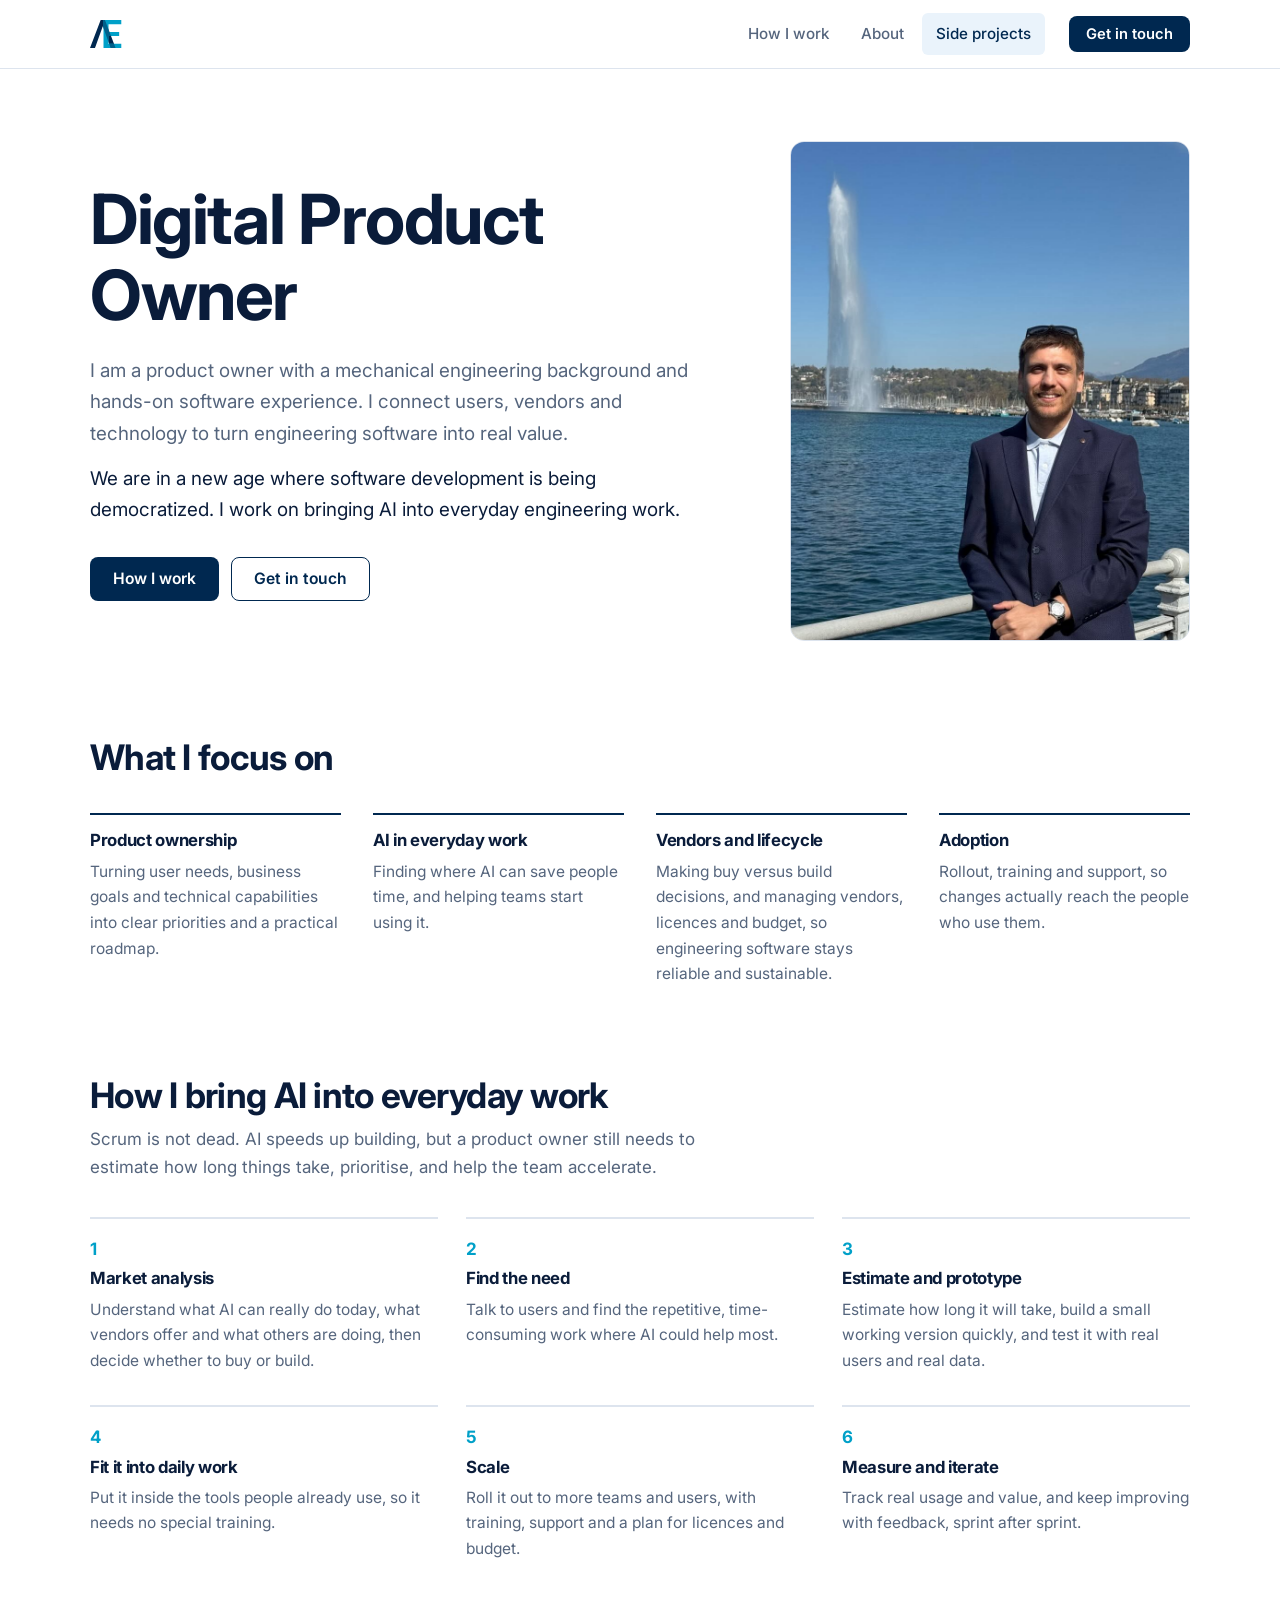
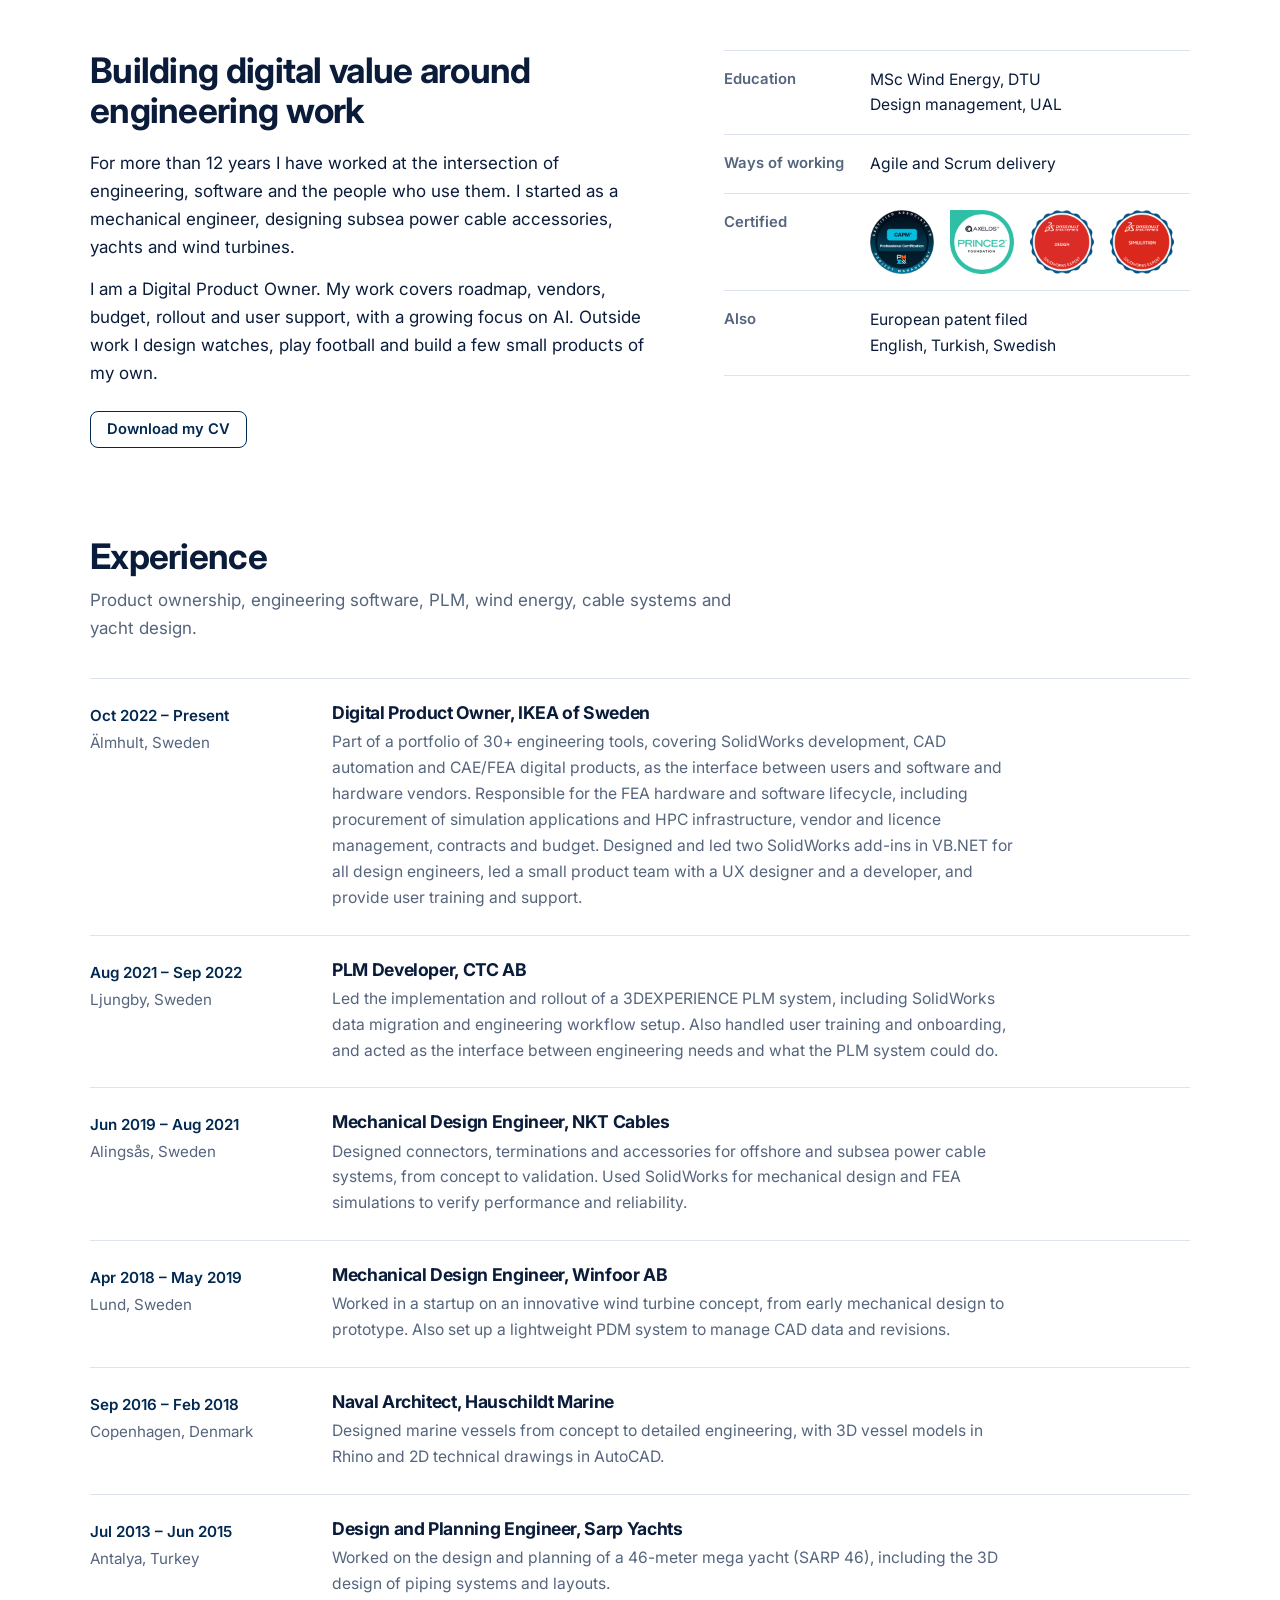
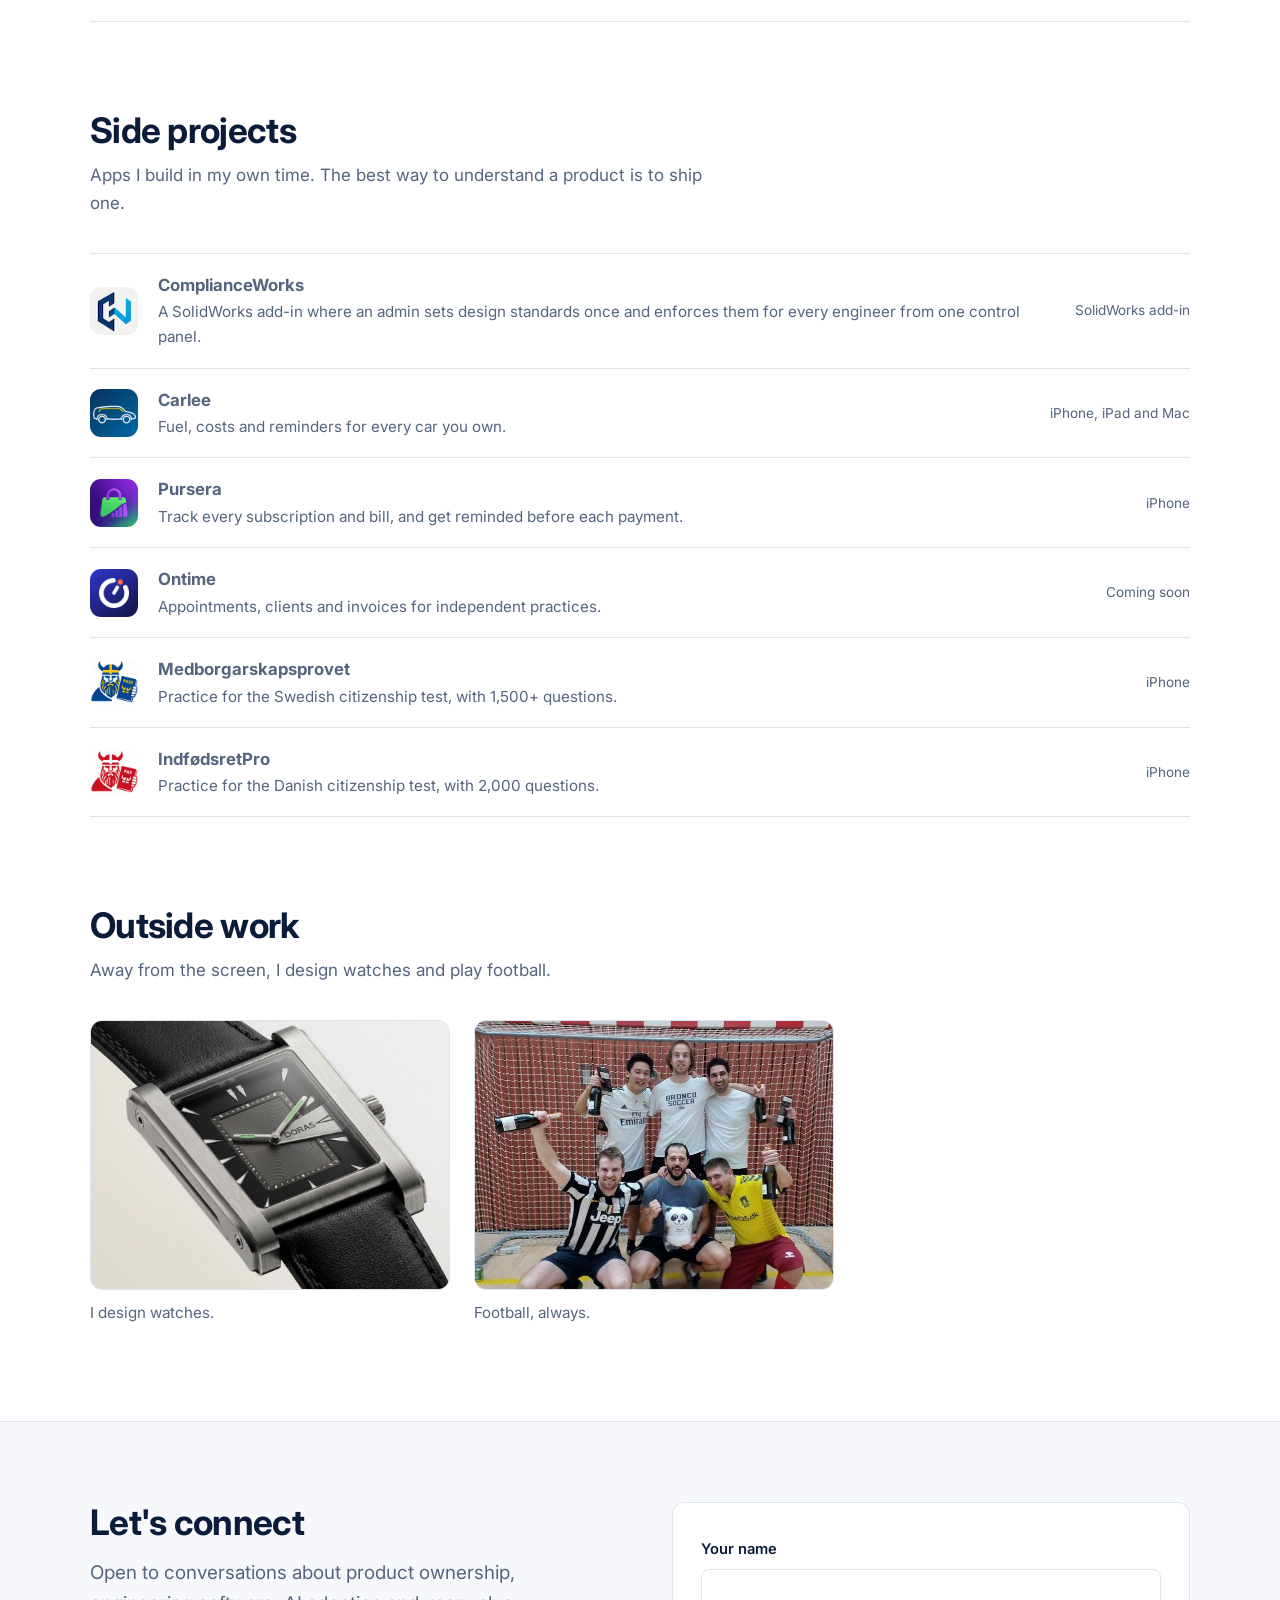
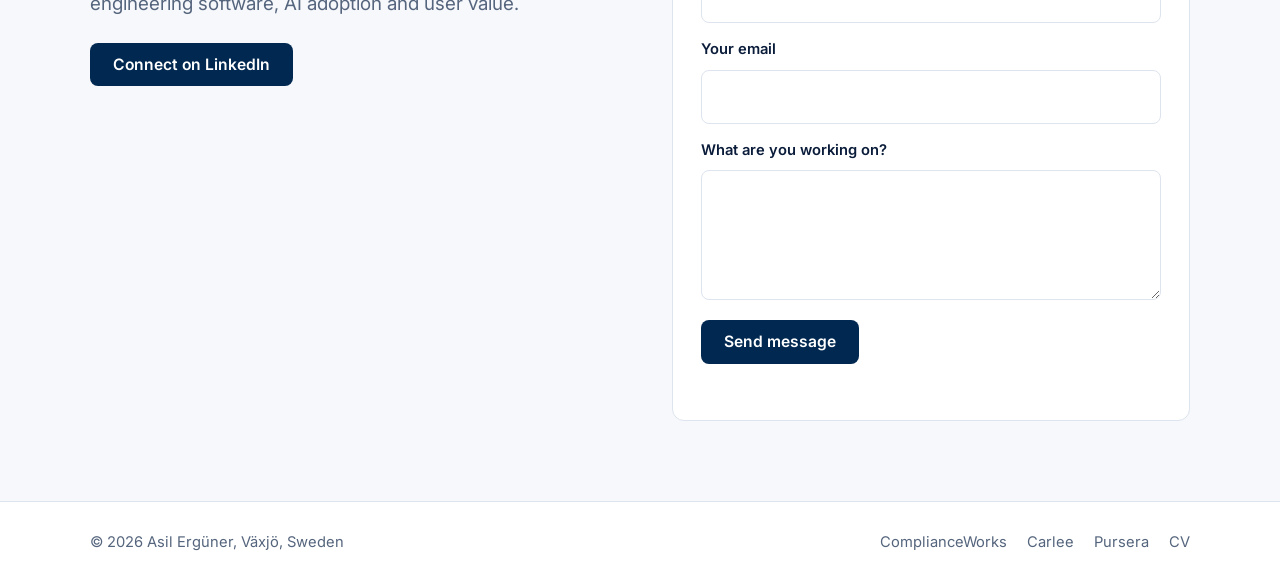
==== index.html @ cc4846db "Certifications: small, even badge row Co-Authored-By: Claude Sonnet 5.5 <noreply@anthropic.com> Clau" ====
<!DOCTYPE html>
<html lang="en">
<head>
<meta charset="UTF-8">
<meta name="viewport" content="width=device-width, initial-scale=1.0">
<title>Asil Ergüner | Digital Product Owner</title>
<meta name="description" content="Asil Ergüner is a Digital Product Owner with a mechanical engineering background and hands-on software experience. He works on bringing AI into everyday engineering work.">
<link rel="canonical" href="https://asilerguner.com/">
<meta property="og:type" content="website">
<meta property="og:title" content="Asil Ergüner | Digital Product Owner">
<meta property="og:description" content="Digital Product Owner working on bringing AI into everyday engineering work.">
<meta property="og:url" content="https://asilerguner.com/">
<meta property="og:image" content="https://asilerguner.com/assets/profile-photo.jpg">
<meta name="theme-color" content="#002850">
<link rel="icon" href="assets/brand/favicon.ico" sizes="32x32">
<link rel="icon" type="image/svg+xml" href="assets/brand/favicon.svg">
<link rel="apple-touch-icon" href="assets/brand/favicon-180.png">
<link rel="preconnect" href="https://fonts.googleapis.com">
<link rel="preconnect" href="https://fonts.gstatic.com" crossorigin>
<link href="https://fonts.googleapis.com/css2?family=Inter:wght@400;500;600;700&display=swap" rel="stylesheet">
<link rel="stylesheet" href="home.css">
<script type="application/ld+json">
{"@context":"https://schema.org","@type":"Person","name":"Asil Ergüner","url":"https://asilerguner.com/","image":"https://asilerguner.com/assets/profile-photo.jpg","jobTitle":"Digital Product Owner","address":{"@type":"PostalAddress","addressLocality":"Växjö","addressCountry":"SE"},"sameAs":["https://www.linkedin.com/in/asil-erg%C3%BCner-a0231374/"],"knowsAbout":["Digital product ownership","AI implementation","Agile and Scrum","Vendor management","Engineering software","iOS app development"]}
</script>
</head>
<body>
<header class="top" id="top-bar">
  <div class="wrap bar">
    <a href="#top" class="logo" aria-label="Asil Ergüner, back to top"><img src="assets/brand/ae-mark.svg" alt="AE"></a>
    <nav class="links" aria-label="Main">
      <a href="#approach">How I work</a>
      <a href="#about">About</a>
      <a href="#apps">Side projects</a>
    </nav>
    <a class="btn btn-primary btn-sm cta-top" href="#contact">Get in touch</a>
    <button class="menu-btn" id="menuBtn" aria-label="Menu" aria-expanded="false" aria-controls="menu"><span></span><span></span><span></span></button>
  </div>
  <nav class="menu" id="menu" aria-label="Mobile">
    <a href="#approach">How I work</a>
    <a href="#about">About</a>
    <a href="#apps">Side projects</a>
    <a href="#contact">Get in touch</a>
  </nav>
</header>

<main id="top">

<section class="hero">
  <div class="wrap hero-grid">
    <div class="intro">
      <h1>Digital Product Owner</h1>
      <p class="lead">I am a product owner with a mechanical engineering background and hands-on software experience. I connect users, vendors and technology to turn engineering software into real value.</p>
      <p class="lead lead2">We are in a new age where software development is being democratized. I work on bringing AI into everyday engineering work.</p>
      <div class="cta">
        <a class="btn btn-primary" href="#approach">How I work</a>
        <a class="btn btn-line" href="#contact">Get in touch</a>
      </div>
    </div>
    <img class="portrait" src="assets/profile-photo.jpg" alt="Portrait of Asil Ergüner" width="1080" height="1080">
  </div>
</section>

<section class="section" id="own">
  <div class="wrap">
    <div class="head" data-reveal>
      <h2>What I focus on</h2>
    </div>
    <div class="own-grid" data-reveal>
      <div><h3>Product ownership</h3><p>Turning user needs, business goals and technical capabilities into clear priorities and a practical roadmap.</p></div>
      <div><h3>AI in everyday work</h3><p>Finding where AI can save people time, and helping teams start using it.</p></div>
      <div><h3>Vendors and lifecycle</h3><p>Making buy versus build decisions, and managing vendors, licences and budget, so engineering software stays reliable and sustainable.</p></div>
      <div><h3>Adoption</h3><p>Rollout, training and support, so changes actually reach the people who use them.</p></div>
    </div>
  </div>
</section>

<section class="section" id="approach">
  <div class="wrap">
    <div class="head" data-reveal>
      <h2>How I bring AI into everyday work</h2>
      <p>Scrum is not dead. AI speeds up building, but a product owner still needs to estimate how long things take, prioritise, and help the team accelerate.</p>
    </div>
    <ol class="steps" data-reveal>
      <li><h3>Market analysis</h3><p>Understand what AI can really do today, what vendors offer and what others are doing, then decide whether to buy or build.</p></li>
      <li><h3>Find the need</h3><p>Talk to users and find the repetitive, time-consuming work where AI could help most.</p></li>
      <li><h3>Estimate and prototype</h3><p>Estimate how long it will take, build a small working version quickly, and test it with real users and real data.</p></li>
      <li><h3>Fit it into daily work</h3><p>Put it inside the tools people already use, so it needs no special training.</p></li>
      <li><h3>Scale</h3><p>Roll it out to more teams and users, with training, support and a plan for licences and budget.</p></li>
      <li><h3>Measure and iterate</h3><p>Track real usage and value, and keep improving with feedback, sprint after sprint.</p></li>
    </ol>
  </div>
</section>

<section class="section" id="about">
  <div class="wrap about">
    <div class="txt" data-reveal>
      <h2>Building digital value around engineering work</h2>
      <p>For more than 12 years I have worked at the intersection of engineering, software and the people who use them. I started as a mechanical engineer, designing subsea power cable accessories, yachts and wind turbines.</p>
      <p>I am a Digital Product Owner. My work covers roadmap, vendors, budget, rollout and user support, with a growing focus on AI. Outside work I design watches, play football and build a few small products of my own.</p>
      <p style="margin-top:24px"><a class="btn btn-line btn-sm" href="assets/asil-erguner-cv.pdf" target="_blank" rel="noopener">Download my CV</a></p>
    </div>
    <dl class="facts" data-reveal>
      <div><dt>Education</dt><dd>MSc Wind Energy, DTU<br>Design management, UAL</dd></div>
      <div><dt>Ways of working</dt><dd>Agile and Scrum delivery</dd></div>
      <div><dt>Certified</dt><dd class="badges">
        <img src="assets/logos/sm/capm.png" alt="CAPM, Certified Associate in Project Management" width="64" height="64">
        <img src="assets/logos/sm/prince2.png" alt="PRINCE2 Foundation" width="64" height="64">
        <img src="assets/logos/sm/cswe-design.png" alt="Certified SolidWorks Expert, Design" width="64" height="64">
        <img src="assets/logos/sm/cswe-sim.png" alt="Certified SolidWorks Expert, Simulation" width="64" height="64">
      </dd></div>
      <div><dt>Also</dt><dd>European patent filed<br>English, Turkish, Swedish</dd></div>
    </dl>
  </div>
</section>

<section class="section" id="experience">
  <div class="wrap">
    <div class="head" data-reveal>
      <h2>Experience</h2>
      <p>Product ownership, engineering software, PLM, wind energy, cable systems and yacht design.</p>
    </div>
    <ul class="xp" data-reveal>
      <li><div class="when">Oct 2022 – Present<span>Älmhult, Sweden</span></div><div><h3>Digital Product Owner, IKEA of Sweden</h3><p>Part of a portfolio of 30+ engineering tools, covering SolidWorks development, CAD automation and CAE/FEA digital products, as the interface between users and software and hardware vendors. Responsible for the FEA hardware and software lifecycle, including procurement of simulation applications and HPC infrastructure, vendor and licence management, contracts and budget. Designed and led two SolidWorks add-ins in VB.NET for all design engineers, led a small product team with a UX designer and a developer, and provide user training and support.</p></div></li>
      <li><div class="when">Aug 2021 – Sep 2022<span>Ljungby, Sweden</span></div><div><h3>PLM Developer, CTC AB</h3><p>Led the implementation and rollout of a 3DEXPERIENCE PLM system, including SolidWorks data migration and engineering workflow setup. Also handled user training and onboarding, and acted as the interface between engineering needs and what the PLM system could do.</p></div></li>
      <li><div class="when">Jun 2019 – Aug 2021<span>Alingsås, Sweden</span></div><div><h3>Mechanical Design Engineer, NKT Cables</h3><p>Designed connectors, terminations and accessories for offshore and subsea power cable systems, from concept to validation. Used SolidWorks for mechanical design and FEA simulations to verify performance and reliability.</p></div></li>
      <li><div class="when">Apr 2018 – May 2019<span>Lund, Sweden</span></div><div><h3>Mechanical Design Engineer, Winfoor AB</h3><p>Worked in a startup on an innovative wind turbine concept, from early mechanical design to prototype. Also set up a lightweight PDM system to manage CAD data and revisions.</p></div></li>
      <li><div class="when">Sep 2016 – Feb 2018<span>Copenhagen, Denmark</span></div><div><h3>Naval Architect, Hauschildt Marine</h3><p>Designed marine vessels from concept to detailed engineering, with 3D vessel models in Rhino and 2D technical drawings in AutoCAD.</p></div></li>
      <li><div class="when">Jul 2013 – Jun 2015<span>Antalya, Turkey</span></div><div><h3>Design and Planning Engineer, Sarp Yachts</h3><p>Worked on the design and planning of a 46-meter mega yacht (SARP 46), including the 3D design of piping systems and layouts.</p></div></li>
    </ul>
  </div>
</section>

<section class="section" id="apps">
  <div class="wrap">
    <div class="head" data-reveal>
      <h2>Side projects</h2>
      <p>Apps I build in my own time. The best way to understand a product is to ship one.</p>
    </div>
    <ul class="apps" data-reveal>
      <li><a href="complianceworks.html"><img src="assets/apps/complianceworks-icon.png" alt="" width="48" height="48"><span><b>ComplianceWorks</b>A SolidWorks add-in where an admin sets design standards once and enforces them for every engineer from one control panel.</span><em>SolidWorks add-in</em></a></li>
      <li><a href="carlee/"><img src="assets/apps/carlee-icon.png" alt="" width="48" height="48"><span><b>Carlee</b>Fuel, costs and reminders for every car you own.</span><em>iPhone, iPad and Mac</em></a></li>
      <li><a href="pursera/"><img src="assets/apps/pursera.jpg" alt="" width="48" height="48"><span><b>Pursera</b>Track every subscription and bill, and get reminded before each payment.</span><em>iPhone</em></a></li>
      <li><a href="ontime/"><img src="assets/apps/ontime-icon.png" alt="" width="48" height="48"><span><b>Ontime</b>Appointments, clients and invoices for independent practices.</span><em>Coming soon</em></a></li>
      <li><a href="https://medborgarskapsprovet.app/" target="_blank" rel="noopener"><img src="assets/apps/medborgarskapsprovet.jpg" alt="" width="48" height="48"><span><b>Medborgarskapsprovet</b>Practice for the Swedish citizenship test, with 1,500+ questions.</span><em>iPhone</em></a></li>
      <li><a href="https://apps.apple.com/us/app/indf%C3%B8dsretpro/id6761862754" target="_blank" rel="noopener"><img src="assets/apps/indfodsretpro.jpg" alt="" width="48" height="48"><span><b>IndfødsretPro</b>Practice for the Danish citizenship test, with 2,000 questions.</span><em>iPhone</em></a></li>
    </ul>
  </div>
</section>

<section class="section" id="hobbies">
  <div class="wrap">
    <div class="head" data-reveal>
      <h2>Outside work</h2>
      <p>Away from the screen, I design watches and play football.</p>
    </div>
    <div class="hobbies" data-reveal>
      <figure><img src="assets/hobbies/watch_design.jpeg" alt="A watch design sketch" loading="lazy"><figcaption>I design watches.</figcaption></figure>
      <figure><img src="assets/hobbies/football.jpg" alt="Football" loading="lazy"><figcaption>Football, always.</figcaption></figure>
    </div>
  </div>
</section>

</main>

<section class="contact" id="contact">
  <div class="wrap contact-grid">
    <div>
      <h2>Let's connect</h2>
      <p class="lead">Open to conversations about product ownership, engineering software, AI adoption and user value.</p>
      <p style="margin-top:24px"><a class="btn btn-primary" href="https://www.linkedin.com/in/asil-erg%C3%BCner-a0231374/" target="_blank" rel="noopener">Connect on LinkedIn</a></p>
    </div>
    <form class="form" id="contactForm" action="https://formspree.io/f/xeaqlddb" method="POST">
      <input type="hidden" name="_subject" value="New message from portfolio site">
      <label for="cf-name">Your name</label>
      <input type="text" id="cf-name" name="name" autocomplete="name" required>
      <label for="cf-email">Your email</label>
      <input type="email" id="cf-email" name="email" autocomplete="email" required>
      <label for="cf-message">What are you working on?</label>
      <textarea id="cf-message" name="message" required></textarea>
      <button class="btn btn-primary" type="submit">Send message</button>
      <p class="note-form" id="formNote" role="status"></p>
    </form>
  </div>
</section>

<footer>
  <div class="wrap">
    <p>&copy; <span id="year"></span> Asil Ergüner, Växjö, Sweden</p>
    <nav aria-label="Footer"><a href="complianceworks.html">ComplianceWorks</a><a href="carlee/">Carlee</a><a href="pursera/">Pursera</a><a href="assets/asil-erguner-cv.pdf" target="_blank" rel="noopener">CV</a></nav>
  </div>
</footer>

<script src="home.js"></script>
</body>
</html>
---- home.css ----
/* Asil Ergüner home page. Calm, professional. Subpages keep style.css. */
:root{--ink:#0a1c3a;--navy:#002850;--cyan:#00a0c8;--sky:#eaf3fb;--paper:#f6f8fb;--muted:#55657d;--line:#dde4ee;--font:"Inter","Segoe UI",system-ui,-apple-system,sans-serif}
*{box-sizing:border-box}
html{scroll-behavior:smooth;scroll-padding-top:84px}
body{margin:0;font:400 1.0625rem/1.65 var(--font);color:var(--ink);background:#fff;-webkit-font-smoothing:antialiased;overflow-x:hidden}
h1,h2,h3,h4{margin:0;font-weight:700;letter-spacing:-.02em;line-height:1.15}
p{margin:0}
a{color:inherit}
img{max-width:100%}
.wrap{width:min(1100px,100% - 48px);margin:0 auto}
:focus-visible{outline:3px solid var(--cyan);outline-offset:3px;border-radius:6px}

@view-transition{navigation:auto}
::view-transition-old(root){animation:vtOut .2s ease both}
::view-transition-new(root){animation:vtIn .3s ease both}
@keyframes vtOut{to{opacity:0}}
@keyframes vtIn{from{opacity:0}}

/* buttons */
.btn{display:inline-flex;align-items:center;justify-content:center;padding:13px 22px;border-radius:8px;font:600 .98rem/1 var(--font);border:1.5px solid transparent;cursor:pointer;text-decoration:none;transition:background .2s,color .2s,border-color .2s}
.btn-primary{background:var(--navy);color:#fff}
.btn-primary:hover{background:var(--ink)}
.btn-line{background:#fff;color:var(--navy);border-color:var(--navy)}
.btn-line:hover{background:var(--navy);color:#fff}
.btn-sm{padding:10px 16px;font-size:.92rem}
.btn[disabled]{opacity:.6;cursor:default}

/* header */
.top{position:sticky;top:0;z-index:50;background:rgba(255,255,255,.94);backdrop-filter:blur(8px);border-bottom:1px solid var(--line)}
.bar{display:flex;align-items:center;gap:24px;height:68px}
.logo{display:flex}.logo img{height:28px;width:auto;display:block}
.links{display:flex;gap:4px;margin-left:auto}
.links a{padding:8px 14px;border-radius:6px;text-decoration:none;font-weight:500;font-size:.95rem;color:var(--muted)}
.links a:hover{color:var(--ink);background:var(--paper)}
.links a[aria-current="true"]{color:var(--navy);background:var(--sky)}
.menu-btn{display:none;width:44px;height:44px;border:0;background:transparent;cursor:pointer;margin-left:auto}
.menu-btn span{display:block;width:20px;height:2px;background:var(--ink);margin:5px auto;border-radius:2px;transition:transform .25s,opacity .25s}
.menu-btn[aria-expanded="true"] span:nth-child(1){transform:translateY(7px) rotate(45deg)}
.menu-btn[aria-expanded="true"] span:nth-child(2){opacity:0}
.menu-btn[aria-expanded="true"] span:nth-child(3){transform:translateY(-7px) rotate(-45deg)}
.menu{display:none;border-top:1px solid var(--line);background:#fff;padding:8px 24px 16px}
.menu.open{display:flex;flex-direction:column}
.menu a{padding:12px 0;text-decoration:none;font-weight:500;border-bottom:1px solid var(--line)}
.menu a:last-child{border-bottom:0}

/* hero */
.hero{padding:72px 0 0}
.hero-grid{display:grid;grid-template-columns:1.2fr .8fr;gap:64px;align-items:center}
.hero h1{font-size:clamp(2.6rem,5.4vw,4.4rem);line-height:1.1;margin-bottom:22px;max-width:17em}
.lead{font-size:1.18rem;color:var(--muted);max-width:34em}
.cta{display:flex;flex-wrap:wrap;gap:12px;margin-top:32px}
.portrait{display:block;width:100%;height:auto;max-width:400px;margin-left:auto;aspect-ratio:4/5;object-fit:cover;object-position:68% 50%;border-radius:14px;border:1px solid var(--line)}
.facts-strip{display:grid;grid-template-columns:repeat(3,1fr);gap:24px;margin-top:64px;padding:28px 0;border-top:1px solid var(--line);border-bottom:1px solid var(--line)}
.facts-strip b{display:block;font-size:1.9rem;font-weight:700;letter-spacing:-.02em;color:var(--navy);line-height:1.1}
.facts-strip span{color:var(--muted);font-size:.95rem}

/* sections */
.section{padding:88px 0 0}
.head{margin-bottom:36px}
.head h2{font-size:clamp(1.6rem,2.8vw,2.2rem);margin-bottom:10px}
.head p{color:var(--muted);max-width:38em}

.own-grid{display:grid;grid-template-columns:repeat(4,1fr);gap:32px}
.own-grid>div{border-top:2px solid var(--navy);padding-top:16px}
.own-grid h3{font-size:1.05rem;margin-bottom:8px}
.own-grid p{color:var(--muted);font-size:.97rem}

.cases{border-top:1px solid var(--line)}
.case{display:grid;grid-template-columns:.9fr 1.3fr 1fr;gap:40px;padding:32px 0;border-bottom:1px solid var(--line)}
.case h3{font-size:1.3rem;margin-bottom:10px}
.tag{display:inline-block;background:var(--sky);color:var(--navy);font-size:.82rem;font-weight:600;padding:4px 10px;border-radius:6px}
.case h4{font-size:.9rem;color:var(--muted);font-weight:600;margin-bottom:6px;letter-spacing:0}
.case p{font-size:1rem}
.case a{color:var(--navy);font-weight:600}

.steps{list-style:none;margin:0;padding:0;display:grid;grid-template-columns:repeat(3,1fr);gap:32px 28px;counter-reset:s}
.steps li{counter-increment:s;border-top:2px solid var(--line);padding-top:16px}
.steps li::before{content:counter(s);display:block;font-weight:700;color:var(--cyan);margin-bottom:6px}
.steps h3{font-size:1.05rem;margin-bottom:8px}
.steps p{color:var(--muted);font-size:.97rem}

.about{display:grid;grid-template-columns:1.1fr .9fr;gap:64px;align-items:start}
.about h2{font-size:clamp(1.6rem,2.8vw,2.2rem);margin-bottom:18px}
.about .txt p+p{margin-top:14px}
.facts{margin:0;border-top:1px solid var(--line)}
.facts>div{display:grid;grid-template-columns:130px 1fr;gap:16px;padding:16px 0;border-bottom:1px solid var(--line)}
.facts dt{font-weight:600;color:var(--muted);font-size:.93rem}
.facts dd{margin:0;font-size:.98rem}
.badges{display:flex;flex-wrap:nowrap;gap:16px;align-items:center}
.badges img{width:64px;height:64px;object-fit:contain;flex:none}

.apps{list-style:none;margin:0;padding:0;border-top:1px solid var(--line)}
.apps a{display:grid;grid-template-columns:48px 1fr auto;gap:20px;align-items:center;padding:18px 0;border-bottom:1px solid var(--line);text-decoration:none;transition:background .2s}
.apps a:hover{background:var(--paper)}
.apps img{width:48px;height:48px;border-radius:11px;object-fit:cover}
.apps b{display:block;font-size:1.05rem}
.apps span{color:var(--muted);font-size:.95rem}
.apps em{font-style:normal;font-size:.85rem;color:var(--muted);white-space:nowrap}

/* contact */
.contact{margin-top:96px;padding:80px 0;background:var(--paper);border-top:1px solid var(--line)}
.contact-grid{display:grid;grid-template-columns:1fr 1fr;gap:64px;align-items:start}
.contact h2{font-size:clamp(1.6rem,2.8vw,2.2rem);margin-bottom:14px}
.form{background:#fff;border:1px solid var(--line);border-radius:12px;padding:28px;display:grid;gap:8px}
.form label{font-weight:600;font-size:.92rem;margin-top:6px}
.form input,.form textarea{width:100%;font:inherit;padding:12px 14px;border:1px solid var(--line);border-radius:8px;background:#fff;color:var(--ink)}
.form input:focus,.form textarea:focus{outline:2px solid var(--cyan);border-color:var(--cyan)}
.form textarea{min-height:130px;resize:vertical}
.form .btn{margin-top:12px;justify-self:start}
.note-form{font-size:.92rem;color:var(--muted);min-height:1.4em}

footer{padding:28px 0;border-top:1px solid var(--line);font-size:.92rem;color:var(--muted)}
footer .wrap{display:flex;flex-wrap:wrap;gap:12px 24px;justify-content:space-between}
footer nav{display:flex;gap:20px}
footer a{text-decoration:none}footer a:hover{color:var(--ink);text-decoration:underline}

/* subtle reveal */
[data-reveal]{opacity:0;transform:translateY(10px);transition:opacity .5s ease,transform .5s ease}
[data-reveal].in{opacity:1;transform:none}

@media (max-width:900px){
  .hero{padding-top:44px}
  .hero-grid,.about,.contact-grid{grid-template-columns:1fr;gap:40px}
  .portrait{margin:0;max-width:320px}
  .own-grid,.steps{grid-template-columns:1fr 1fr}
  .case{grid-template-columns:1fr;gap:16px}
  .links,.cta-top{display:none}
  .menu-btn{display:block}
}
@media (max-width:560px){
  .wrap{width:calc(100% - 36px)}
  .facts-strip{grid-template-columns:1fr;gap:16px}
  .own-grid,.steps{grid-template-columns:1fr}
  .facts>div{grid-template-columns:1fr;gap:4px}
  .apps a{grid-template-columns:48px 1fr}
  .apps em{grid-column:2}
  .section{padding-top:64px}
}
@media (prefers-reduced-motion:reduce){
  html{scroll-behavior:auto}
  [data-reveal]{opacity:1;transform:none;transition:none}
  @view-transition{navigation:none}
}

.tagline{font-weight:600;font-size:.95rem;color:var(--cyan);margin-bottom:18px}
.hero{padding-bottom:8px}
.lead2{margin-top:14px;color:var(--ink)}

.hobbies{display:grid;grid-template-columns:repeat(2,minmax(0,360px));gap:24px}
.hobbies figure{margin:0}
.hobbies img{display:block;width:100%;height:auto;aspect-ratio:4/3;object-fit:cover;border-radius:12px;border:1px solid var(--line)}
.hobbies figcaption{margin-top:10px;color:var(--muted);font-size:.95rem}
@media (max-width:560px){.hobbies{grid-template-columns:1fr}}

.xp{list-style:none;margin:0;padding:0;border-top:1px solid var(--line)}
.xp li{display:grid;grid-template-columns:210px 1fr;gap:32px;padding:24px 0;border-bottom:1px solid var(--line)}
.xp .when{font-weight:600;font-size:.95rem;color:var(--navy)}
.xp .when span{display:block;font-weight:400;color:var(--muted);margin-top:2px}
.xp h3{font-size:1.1rem;margin-bottom:6px}
.xp p{color:var(--muted);font-size:.98rem;max-width:44em}
@media (max-width:700px){.xp li{grid-template-columns:1fr;gap:8px}}
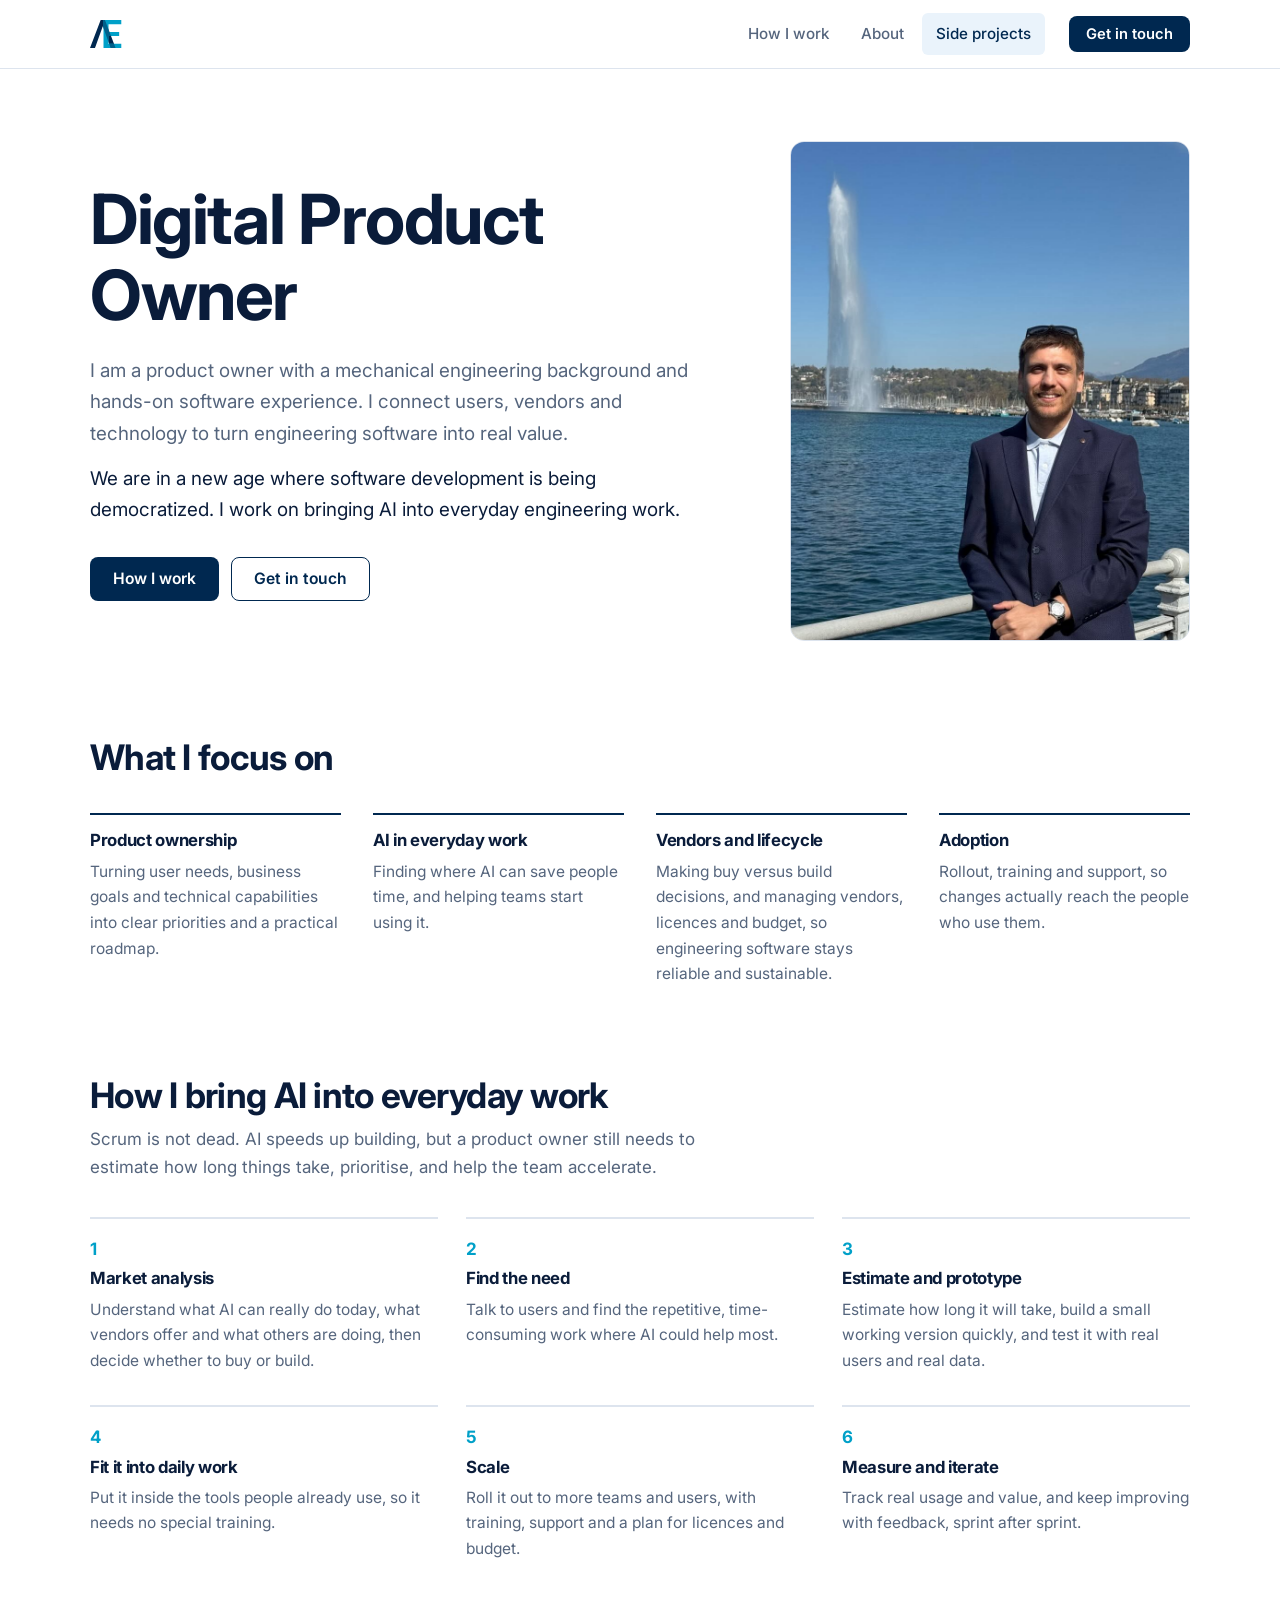
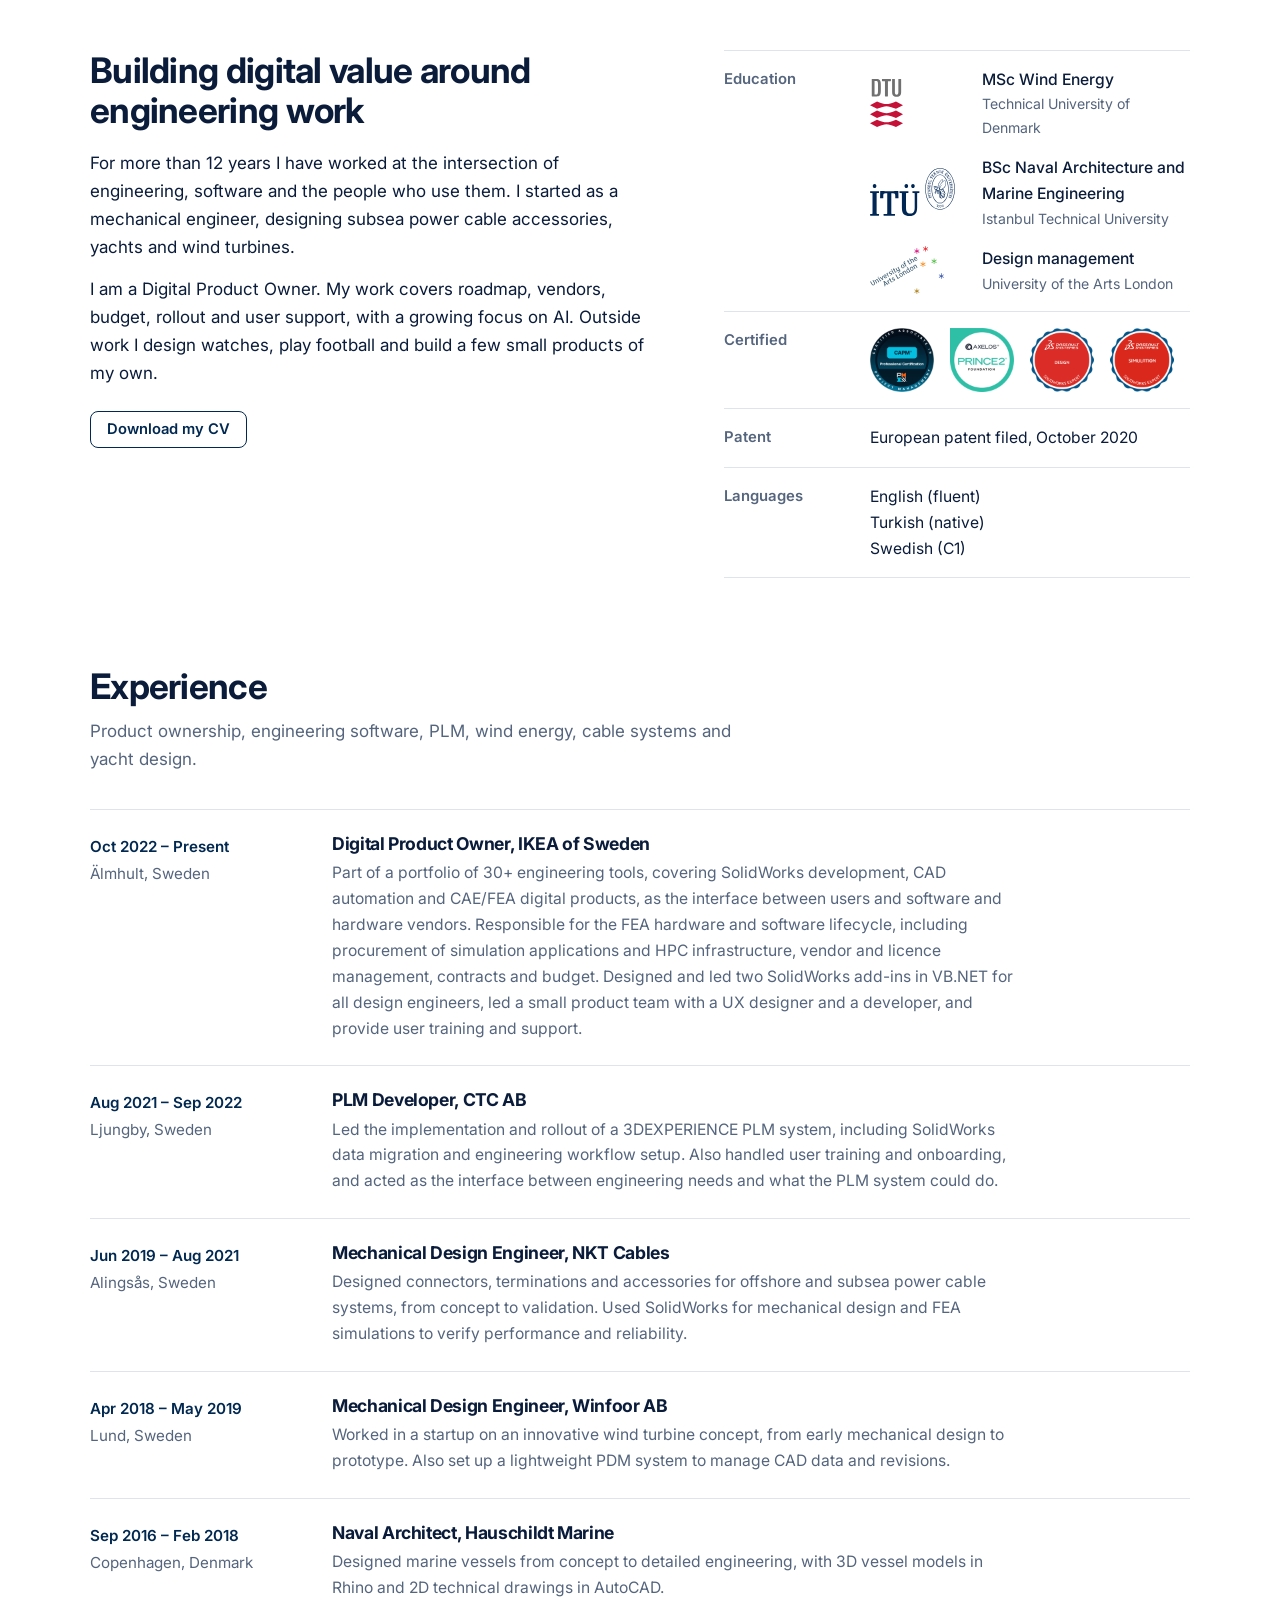
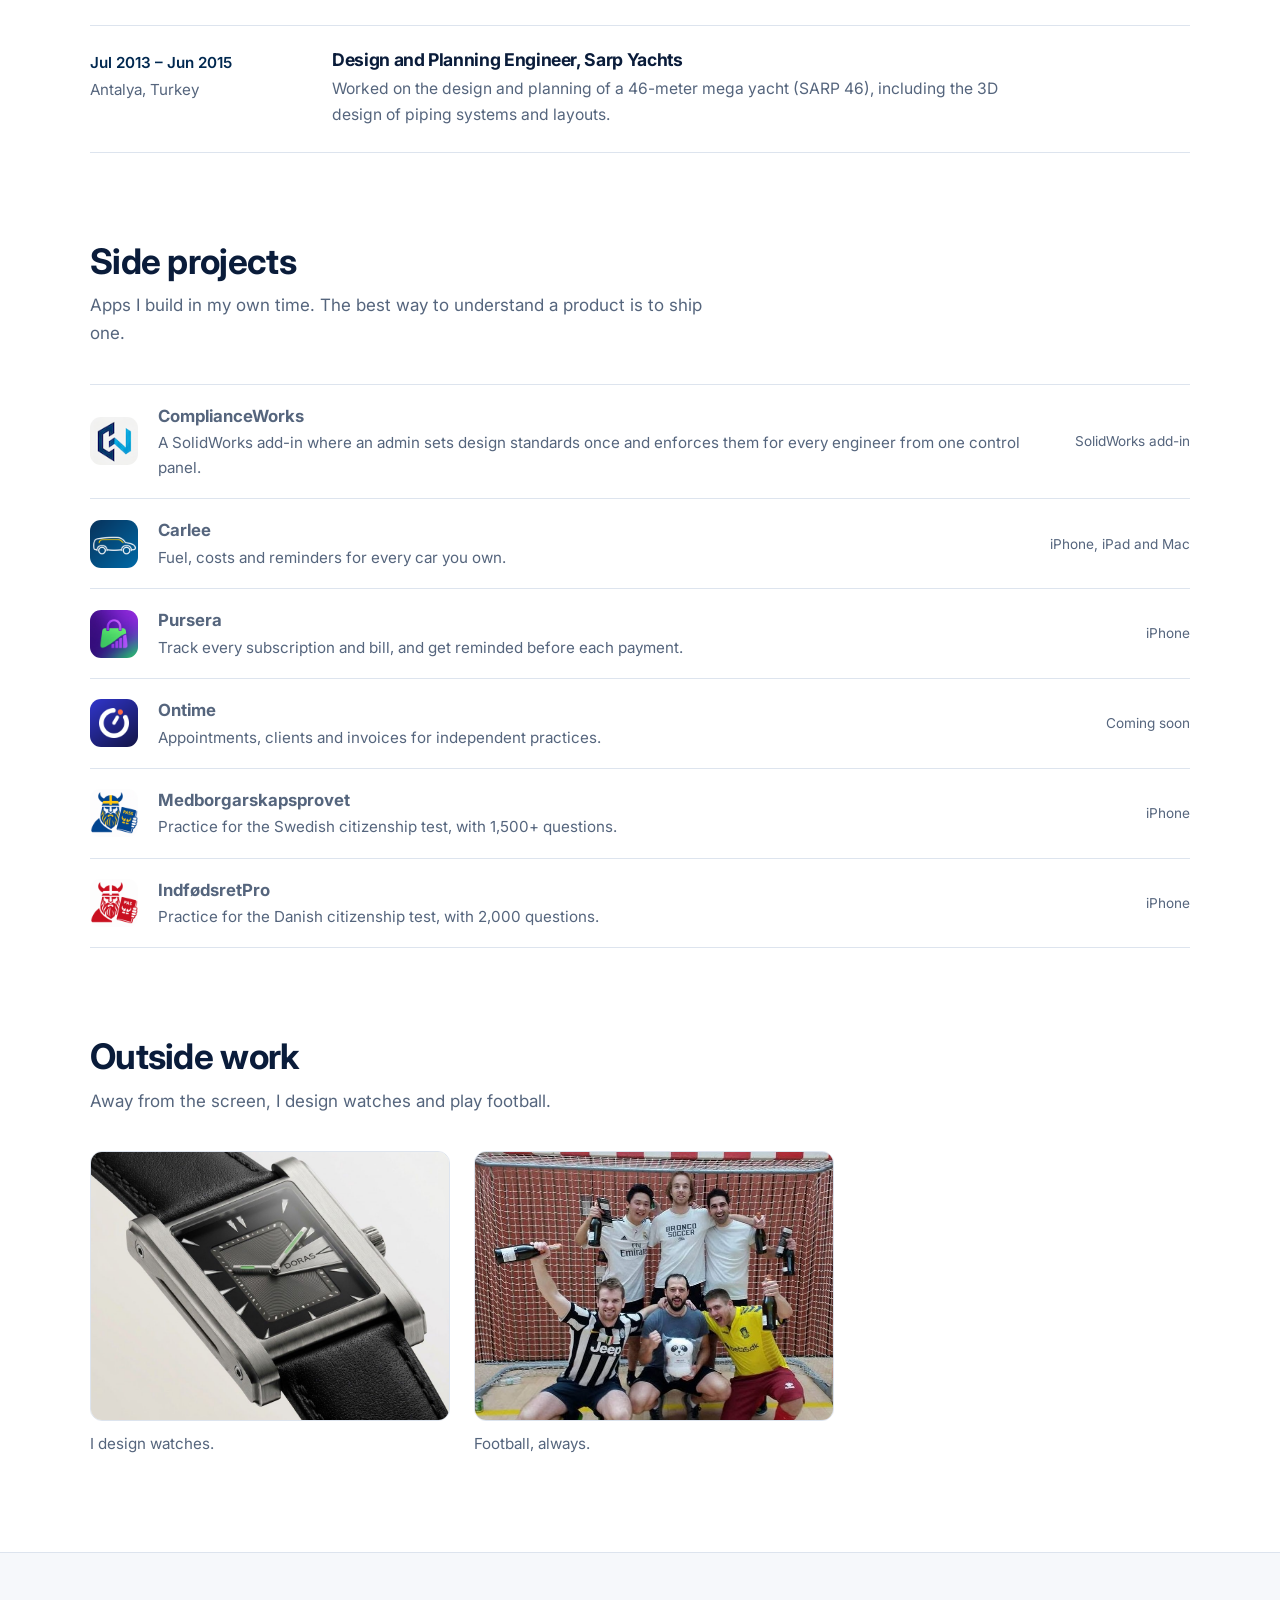
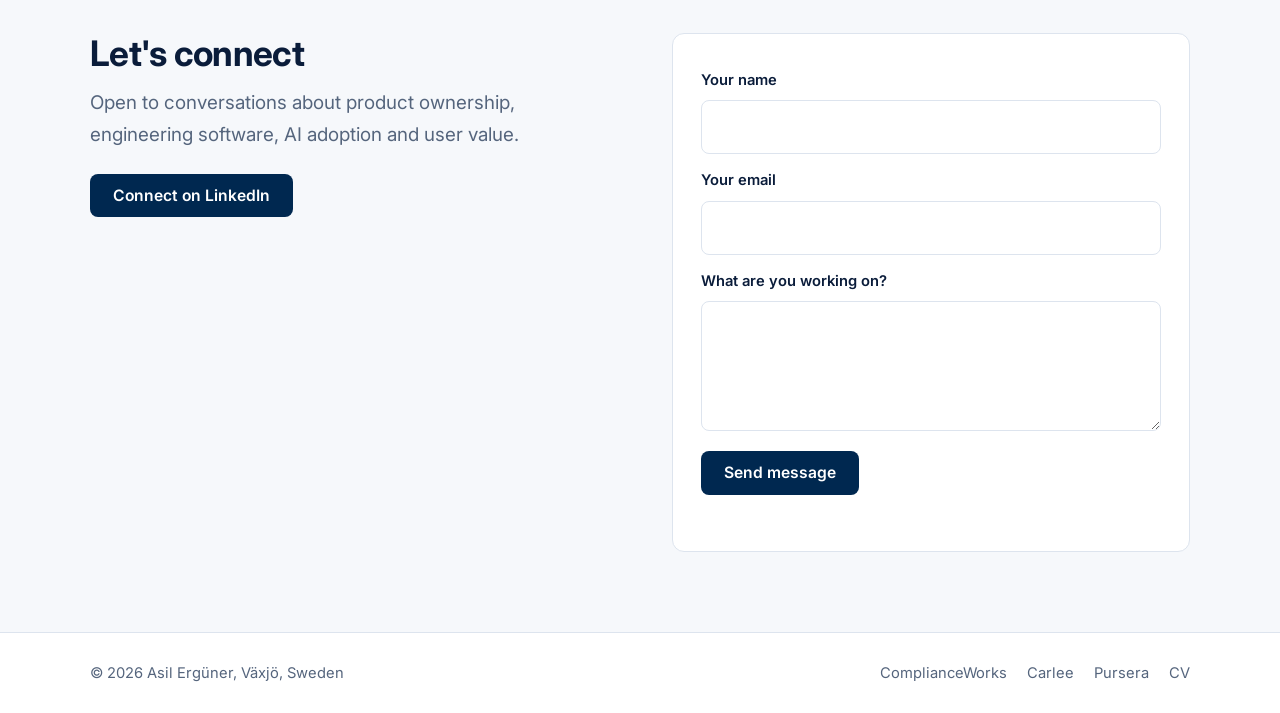
==== commit d9e6ab2a: "About: education with logos, categorized patent and languages Co-Authored-By: Claude Sonnet 5.5 <nor" ====
--- a/index.html
+++ b/index.html
@@ -100,15 +100,21 @@
       <p style="margin-top:24px"><a class="btn btn-line btn-sm" href="assets/asil-erguner-cv.pdf" target="_blank" rel="noopener">Download my CV</a></p>
     </div>
     <dl class="facts" data-reveal>
-      <div><dt>Education</dt><dd>MSc Wind Energy, DTU<br>Design management, UAL</dd></div>
-      <div><dt>Ways of working</dt><dd>Agile and Scrum delivery</dd></div>
+      <div><dt>Education</dt><dd>
+        <ul class="edu">
+          <li><img src="assets/logos/dtu.svg" alt="DTU" width="48" height="70"><span>MSc Wind Energy<small>Technical University of Denmark</small></span></li>
+          <li><img src="assets/logos/itu.svg" alt="Istanbul Technical University" width="110" height="62"><span>BSc Naval Architecture and Marine Engineering<small>Istanbul Technical University</small></span></li>
+          <li><img src="assets/logos/ual.svg" alt="University of the Arts London" width="96" height="62"><span>Design management<small>University of the Arts London</small></span></li>
+        </ul>
+      </dd></div>
       <div><dt>Certified</dt><dd class="badges">
         <img src="assets/logos/sm/capm.png" alt="CAPM, Certified Associate in Project Management" width="64" height="64">
         <img src="assets/logos/sm/prince2.png" alt="PRINCE2 Foundation" width="64" height="64">
         <img src="assets/logos/sm/cswe-design.png" alt="Certified SolidWorks Expert, Design" width="64" height="64">
         <img src="assets/logos/sm/cswe-sim.png" alt="Certified SolidWorks Expert, Simulation" width="64" height="64">
       </dd></div>
-      <div><dt>Also</dt><dd>European patent filed<br>English, Turkish, Swedish</dd></div>
+      <div><dt>Patent</dt><dd>European patent filed, October 2020</dd></div>
+      <div><dt>Languages</dt><dd>English (fluent)<br>Turkish (native)<br>Swedish (C1)</dd></div>
     </dl>
   </div>
 </section>
--- a/home.css
+++ b/home.css
@@ -159,3 +159,9 @@
 .xp h3{font-size:1.1rem;margin-bottom:6px}
 .xp p{color:var(--muted);font-size:.98rem;max-width:44em}
 @media (max-width:700px){.xp li{grid-template-columns:1fr;gap:8px}}
+
+.edu{list-style:none;margin:0;padding:0;display:grid;gap:16px}
+.edu li{display:grid;grid-template-columns:96px 1fr;gap:16px;align-items:center}
+.edu img{display:block;max-width:96px;max-height:48px;width:auto;height:auto;object-fit:contain}
+.edu span{font-weight:500}
+.edu small{display:block;font-weight:400;color:var(--muted);font-size:.88rem}
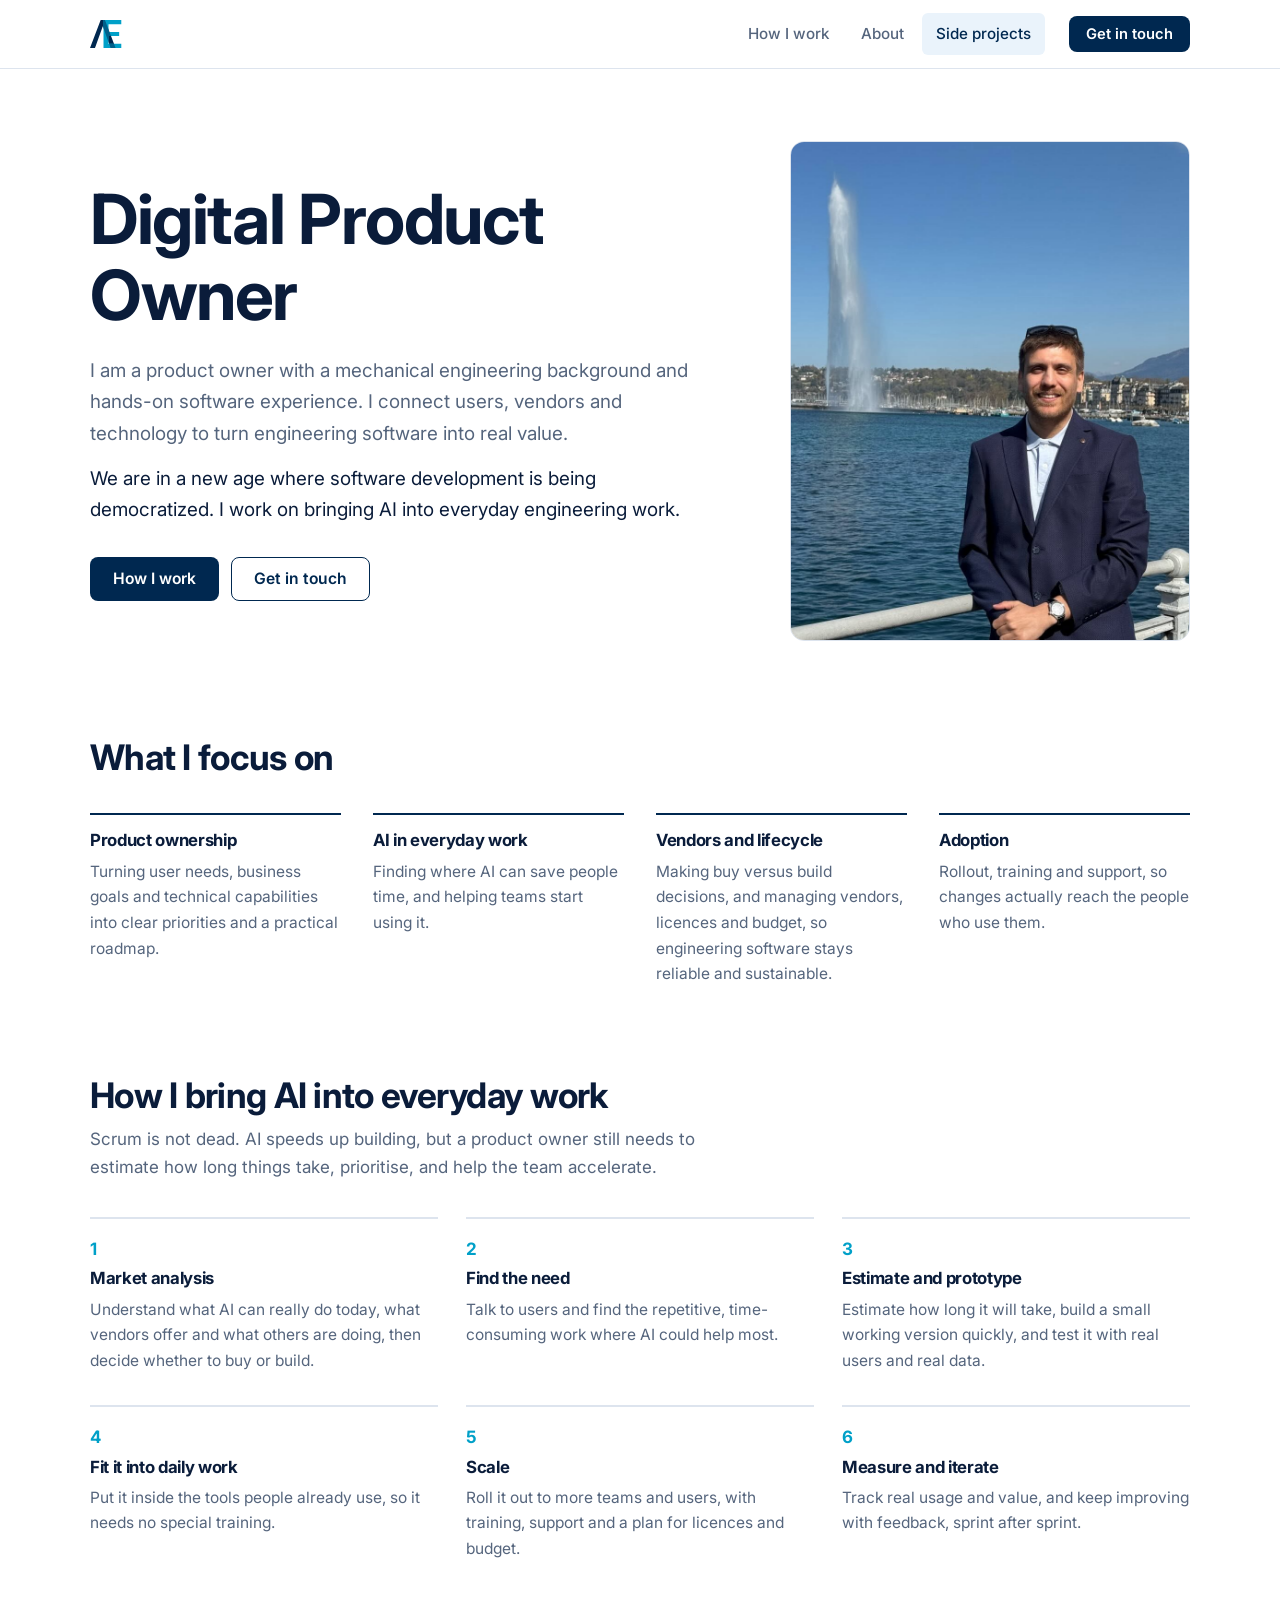
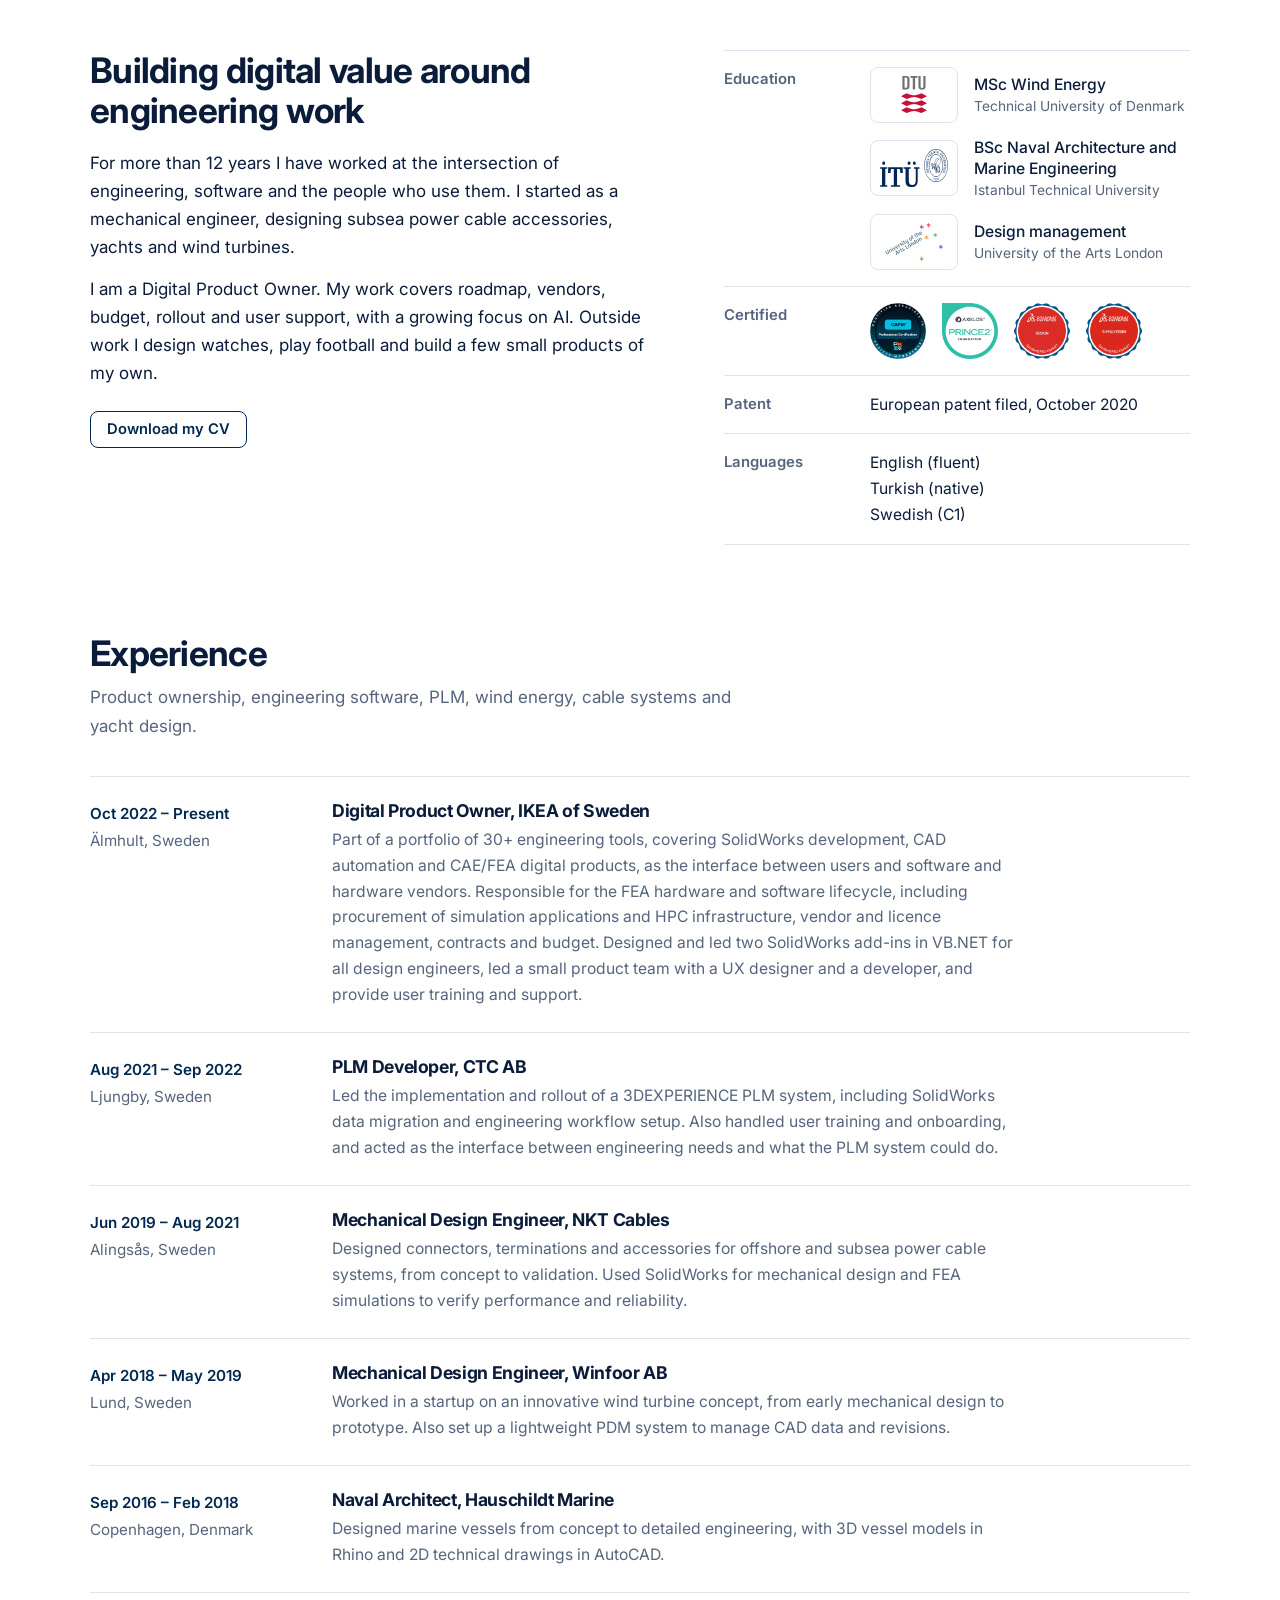
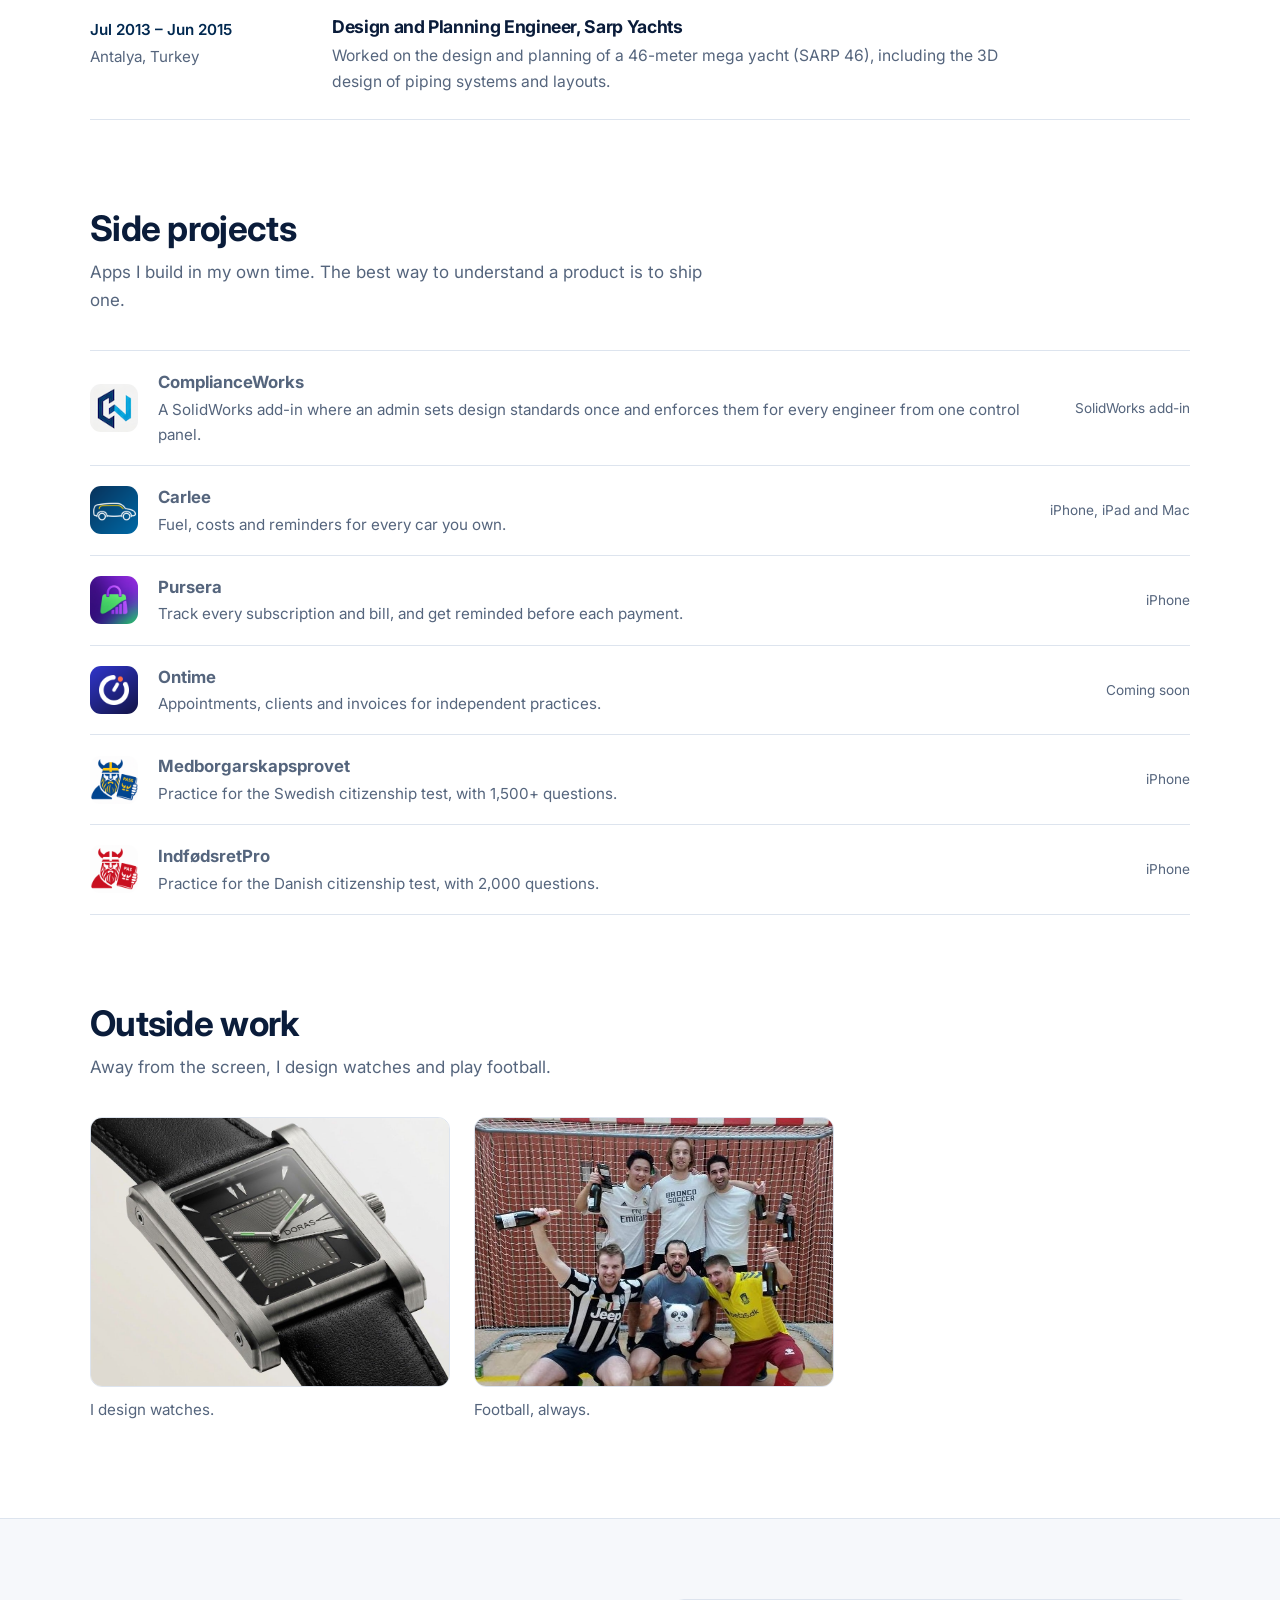
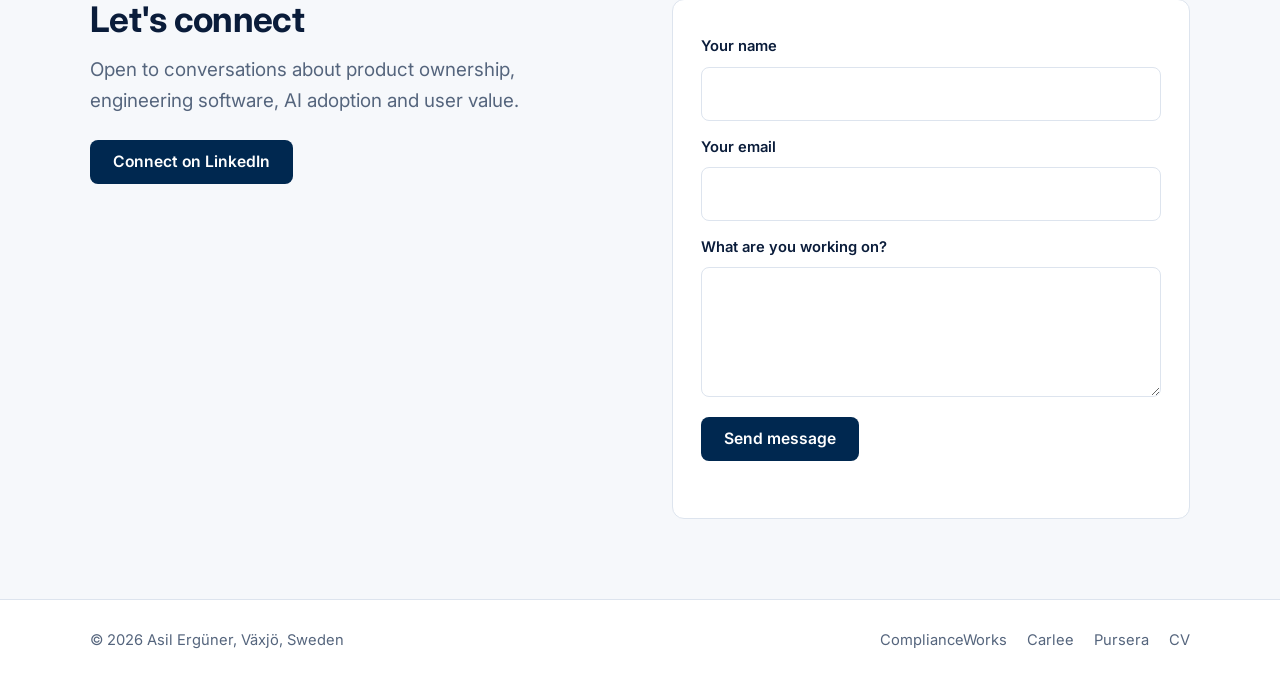
==== commit 847dcf3e: "About: uniform logo tiles for education and badges Co-Authored-By: Claude Sonnet 5.5 <noreply@anthro" ====
--- a/index.html
+++ b/index.html
@@ -102,9 +102,9 @@
     <dl class="facts" data-reveal>
       <div><dt>Education</dt><dd>
         <ul class="edu">
-          <li><img src="assets/logos/dtu.svg" alt="DTU" width="48" height="70"><span>MSc Wind Energy<small>Technical University of Denmark</small></span></li>
-          <li><img src="assets/logos/itu.svg" alt="Istanbul Technical University" width="110" height="62"><span>BSc Naval Architecture and Marine Engineering<small>Istanbul Technical University</small></span></li>
-          <li><img src="assets/logos/ual.svg" alt="University of the Arts London" width="96" height="62"><span>Design management<small>University of the Arts London</small></span></li>
+          <li><span class="logo-tile"><img src="assets/logos/dtu.svg" alt="DTU"></span><span class="what">MSc Wind Energy<small>Technical University of Denmark</small></span></li>
+          <li><span class="logo-tile"><img src="assets/logos/itu.svg" alt="Istanbul Technical University"></span><span class="what">BSc Naval Architecture and Marine Engineering<small>Istanbul Technical University</small></span></li>
+          <li><span class="logo-tile"><img src="assets/logos/ual.svg" alt="University of the Arts London"></span><span class="what">Design management<small>University of the Arts London</small></span></li>
         </ul>
       </dd></div>
       <div><dt>Certified</dt><dd class="badges">
--- a/home.css
+++ b/home.css
@@ -160,8 +160,10 @@
 .xp p{color:var(--muted);font-size:.98rem;max-width:44em}
 @media (max-width:700px){.xp li{grid-template-columns:1fr;gap:8px}}
 
-.edu{list-style:none;margin:0;padding:0;display:grid;gap:16px}
-.edu li{display:grid;grid-template-columns:96px 1fr;gap:16px;align-items:center}
-.edu img{display:block;max-width:96px;max-height:48px;width:auto;height:auto;object-fit:contain}
-.edu span{font-weight:500}
-.edu small{display:block;font-weight:400;color:var(--muted);font-size:.88rem}
+.edu{list-style:none;margin:0;padding:0;display:grid;gap:14px}
+.edu li{display:grid;grid-template-columns:88px 1fr;gap:16px;align-items:center}
+.logo-tile{display:grid;place-items:center;width:88px;height:56px;padding:8px;border:1px solid var(--line);border-radius:8px;background:#fff}
+.logo-tile img{display:block;max-width:70px;max-height:38px;width:auto;height:auto;object-fit:contain}
+.edu .what{font-weight:500;font-size:.98rem;line-height:1.35}
+.edu small{display:block;font-weight:400;color:var(--muted);font-size:.86rem;margin-top:2px}
+.badges img{width:56px;height:56px}
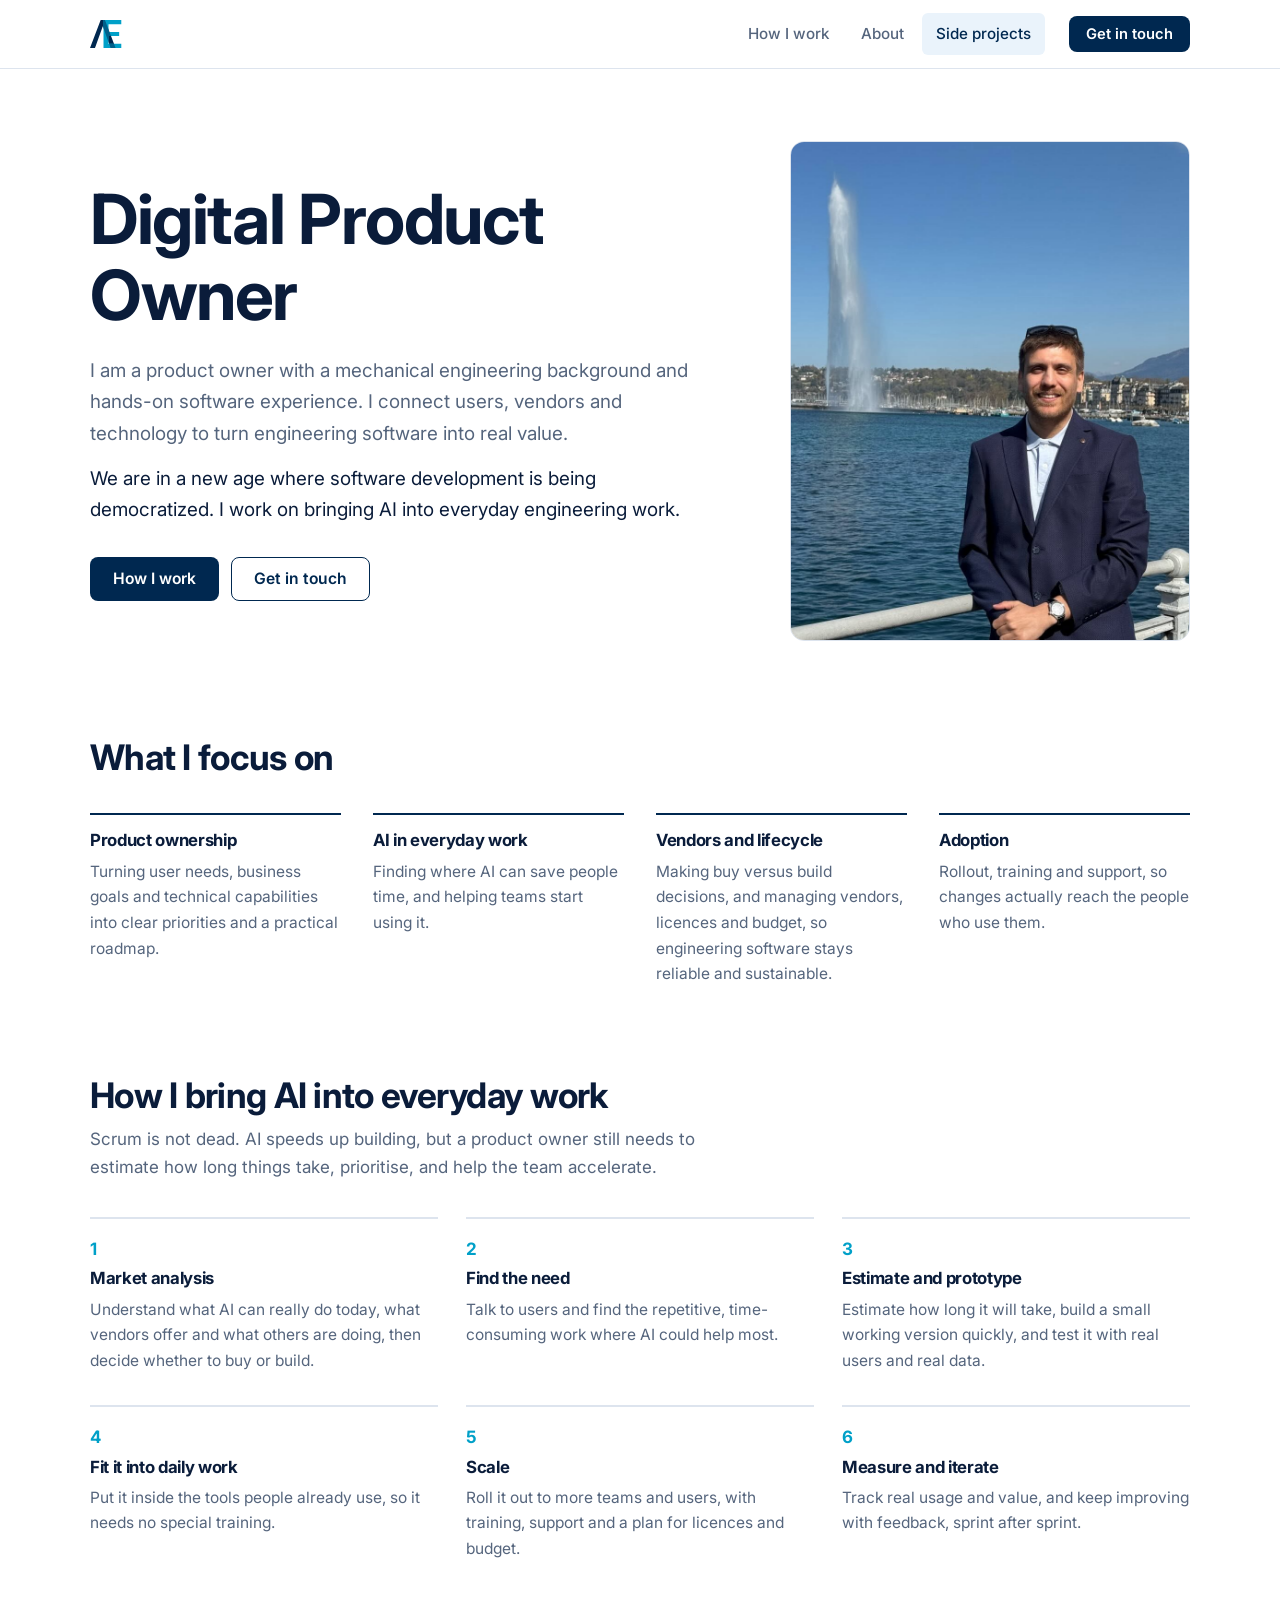
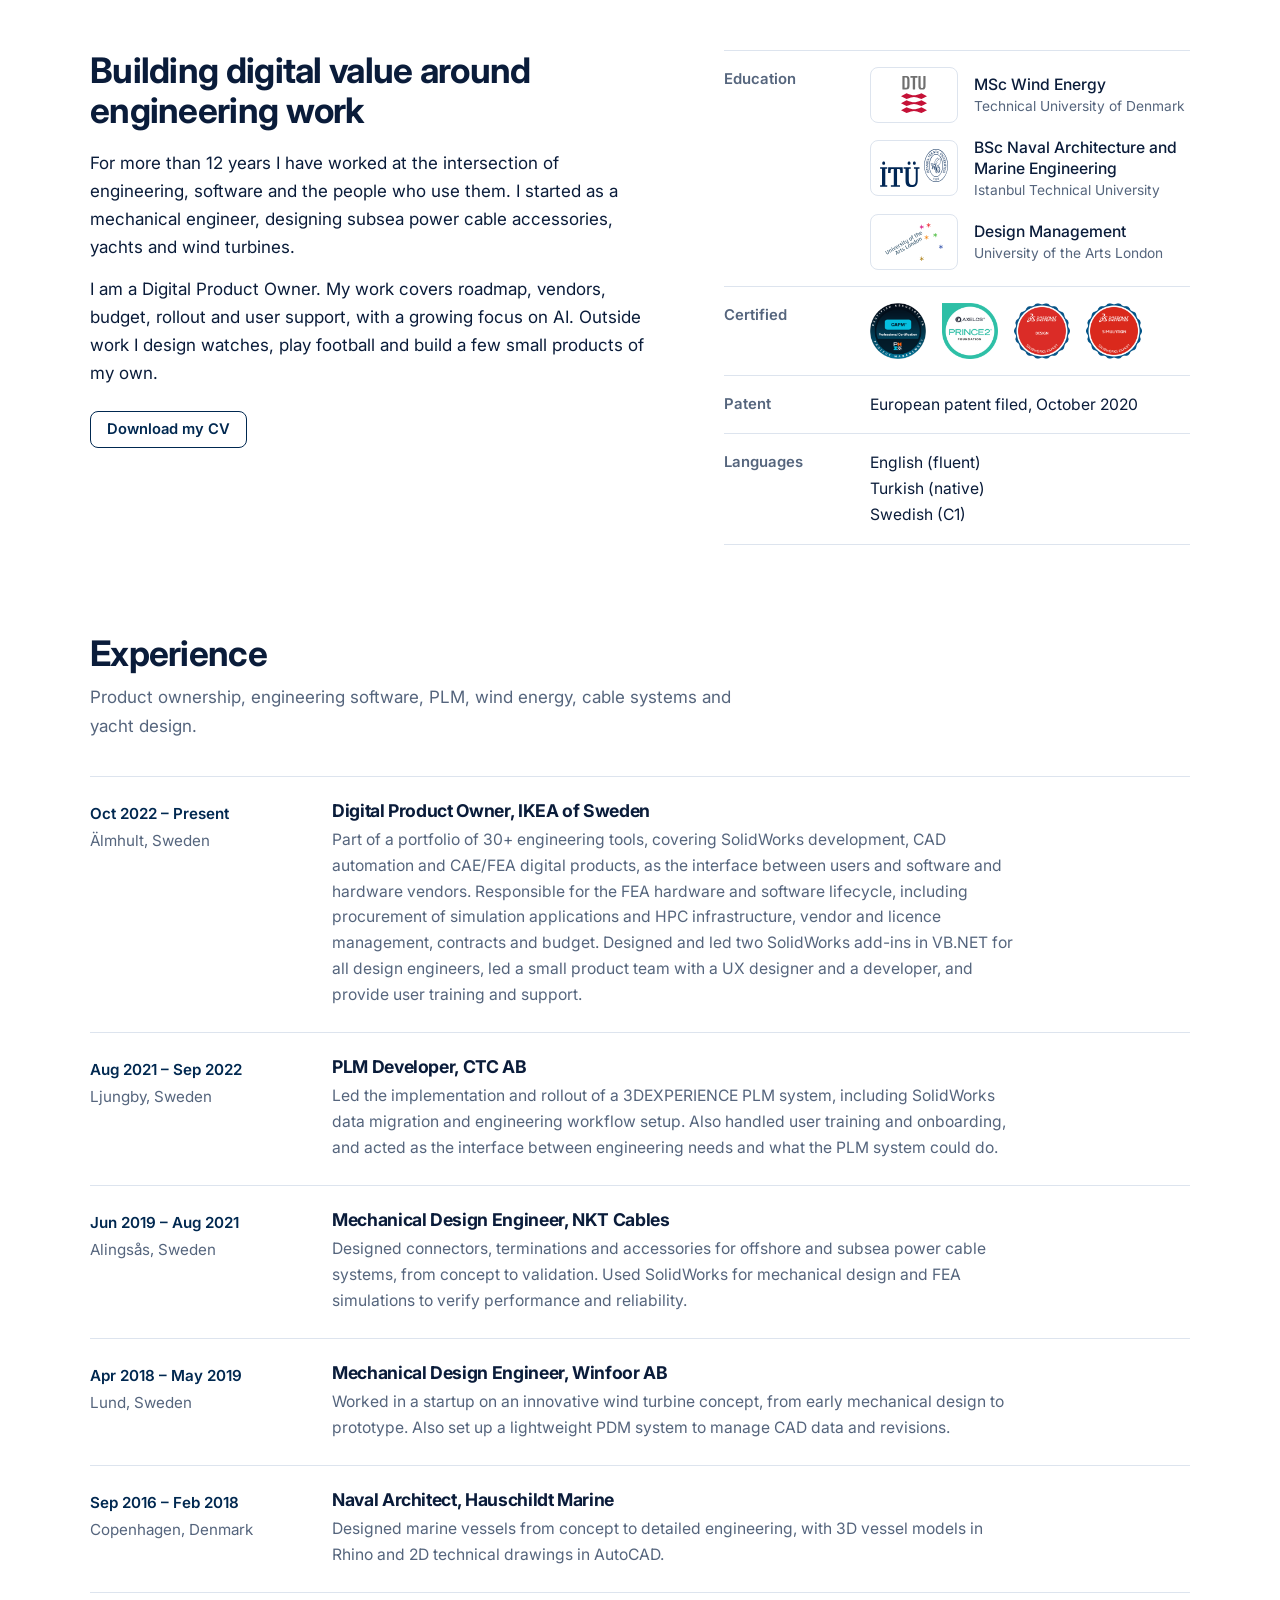
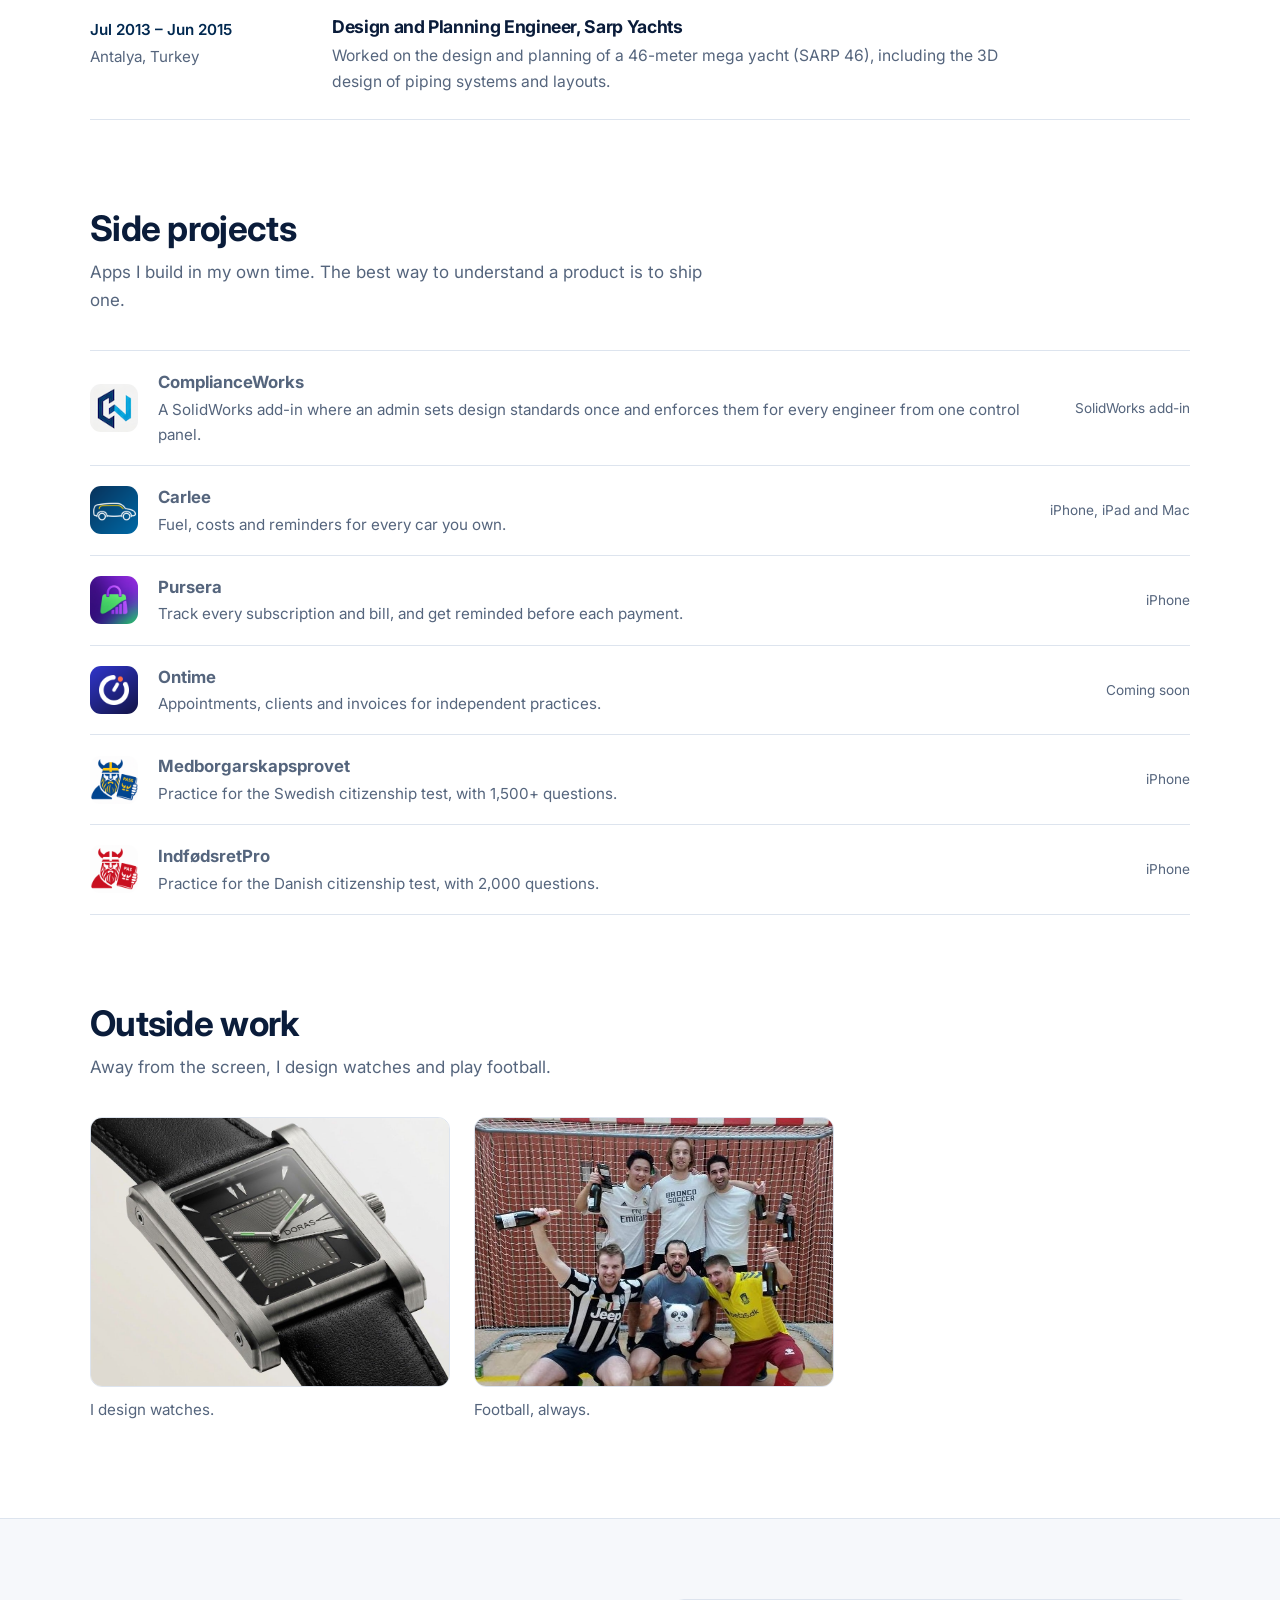
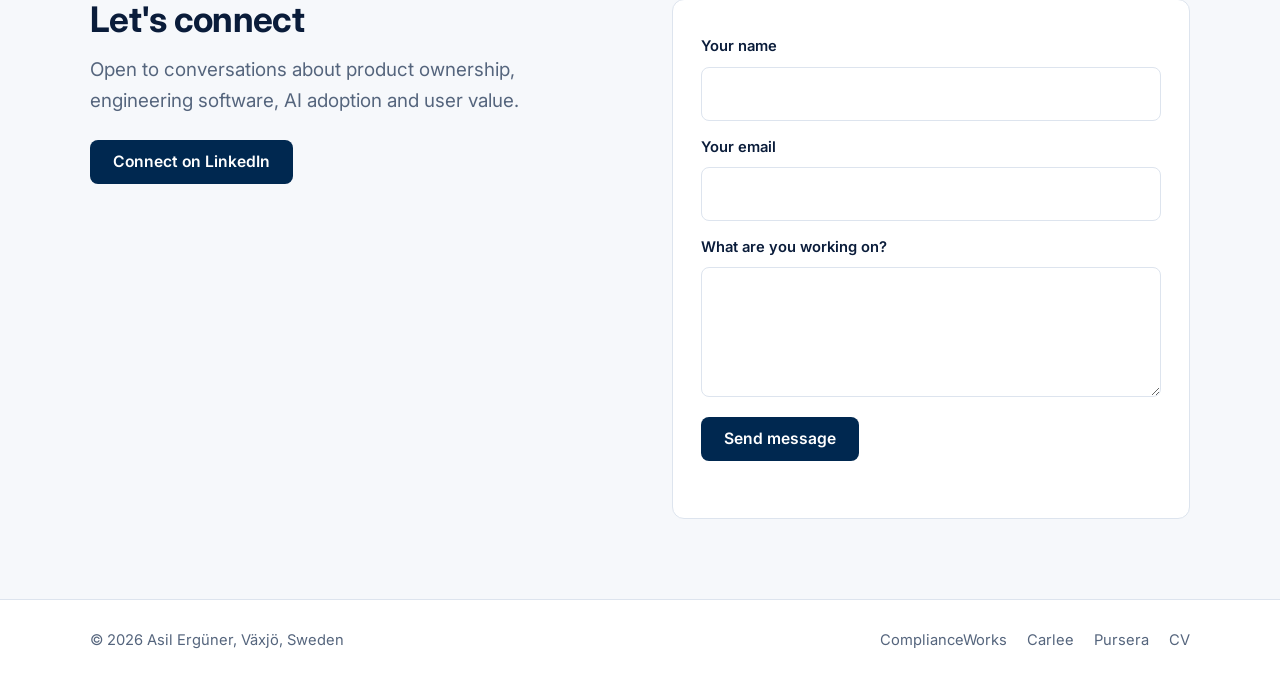
==== commit c1df39c1: "Capitalize Design Management Co-Authored-By: Claude Sonnet 5.5 <noreply@anthropic.com> Claude-Sessio" ====
--- a/index.html
+++ b/index.html
@@ -104,7 +104,7 @@
         <ul class="edu">
           <li><span class="logo-tile"><img src="assets/logos/dtu.svg" alt="DTU"></span><span class="what">MSc Wind Energy<small>Technical University of Denmark</small></span></li>
           <li><span class="logo-tile"><img src="assets/logos/itu.svg" alt="Istanbul Technical University"></span><span class="what">BSc Naval Architecture and Marine Engineering<small>Istanbul Technical University</small></span></li>
-          <li><span class="logo-tile"><img src="assets/logos/ual.svg" alt="University of the Arts London"></span><span class="what">Design management<small>University of the Arts London</small></span></li>
+          <li><span class="logo-tile"><img src="assets/logos/ual.svg" alt="University of the Arts London"></span><span class="what">Design Management<small>University of the Arts London</small></span></li>
         </ul>
       </dd></div>
       <div><dt>Certified</dt><dd class="badges">
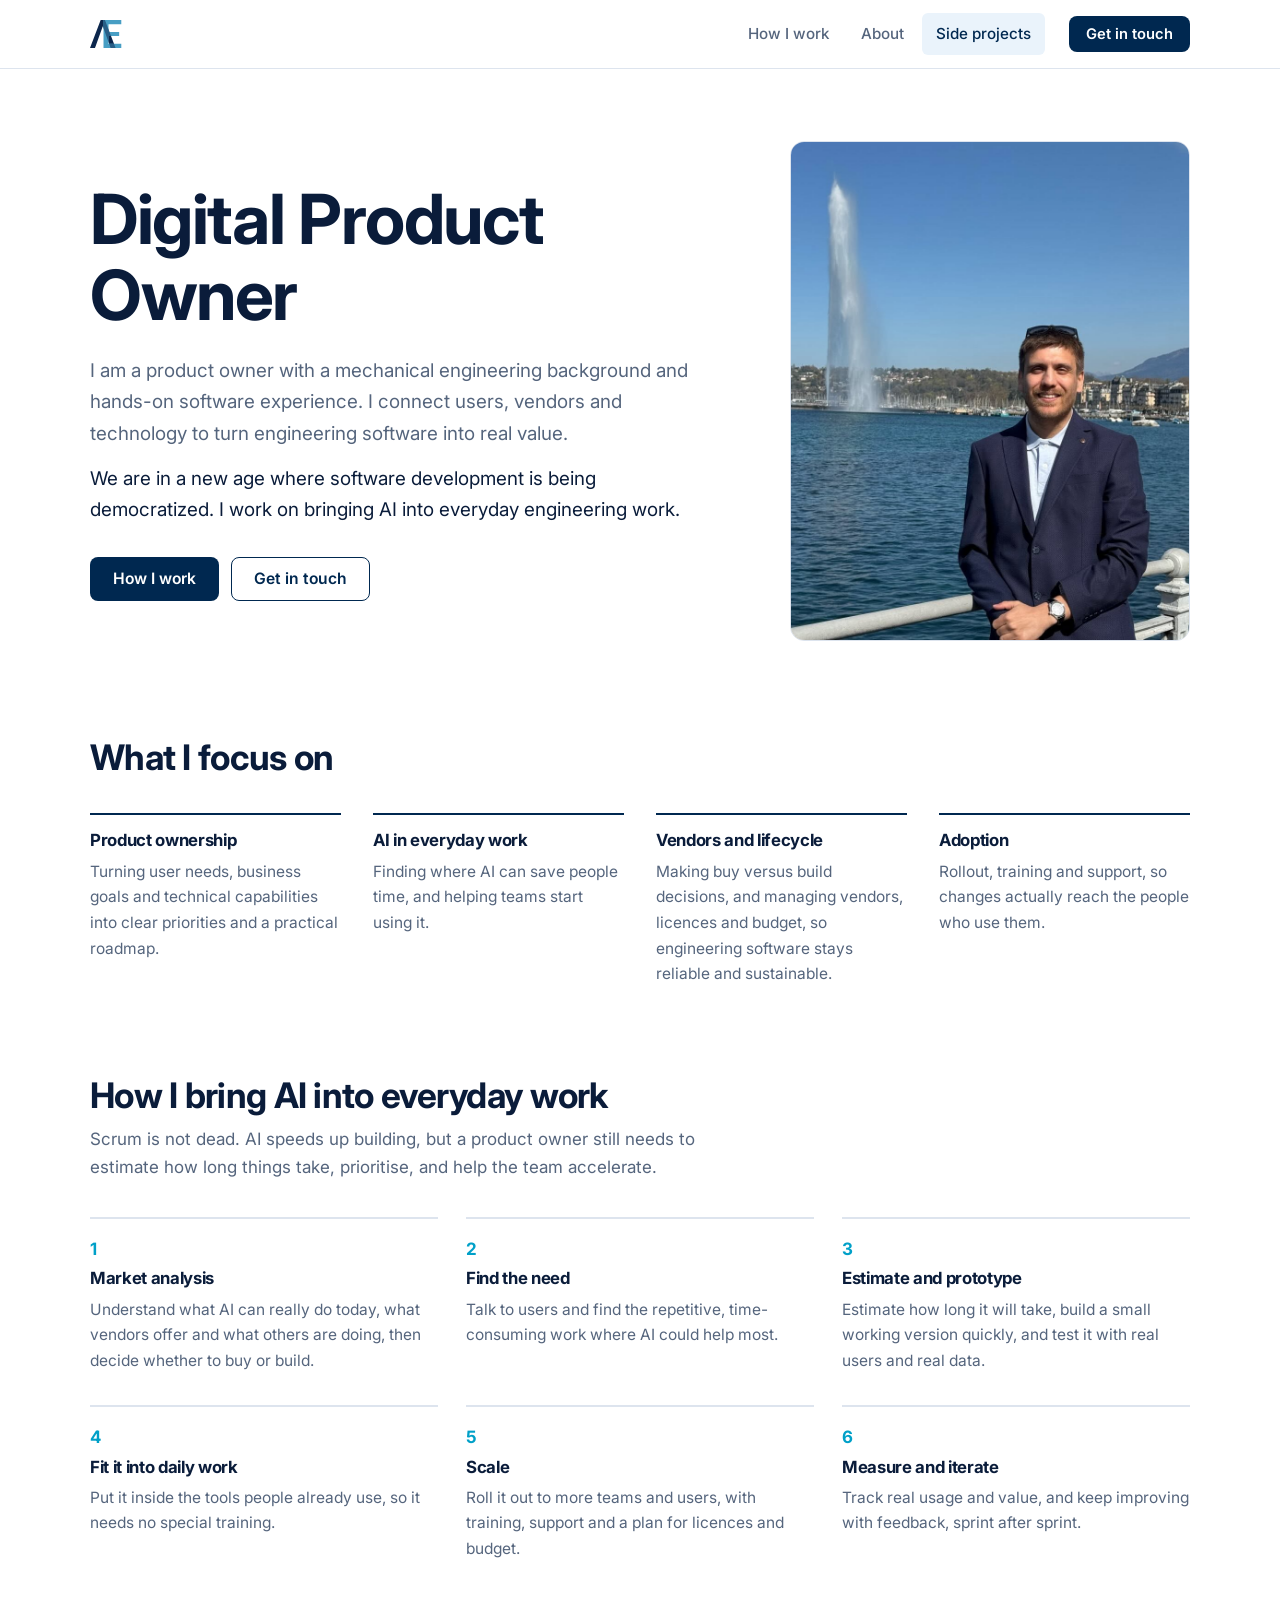
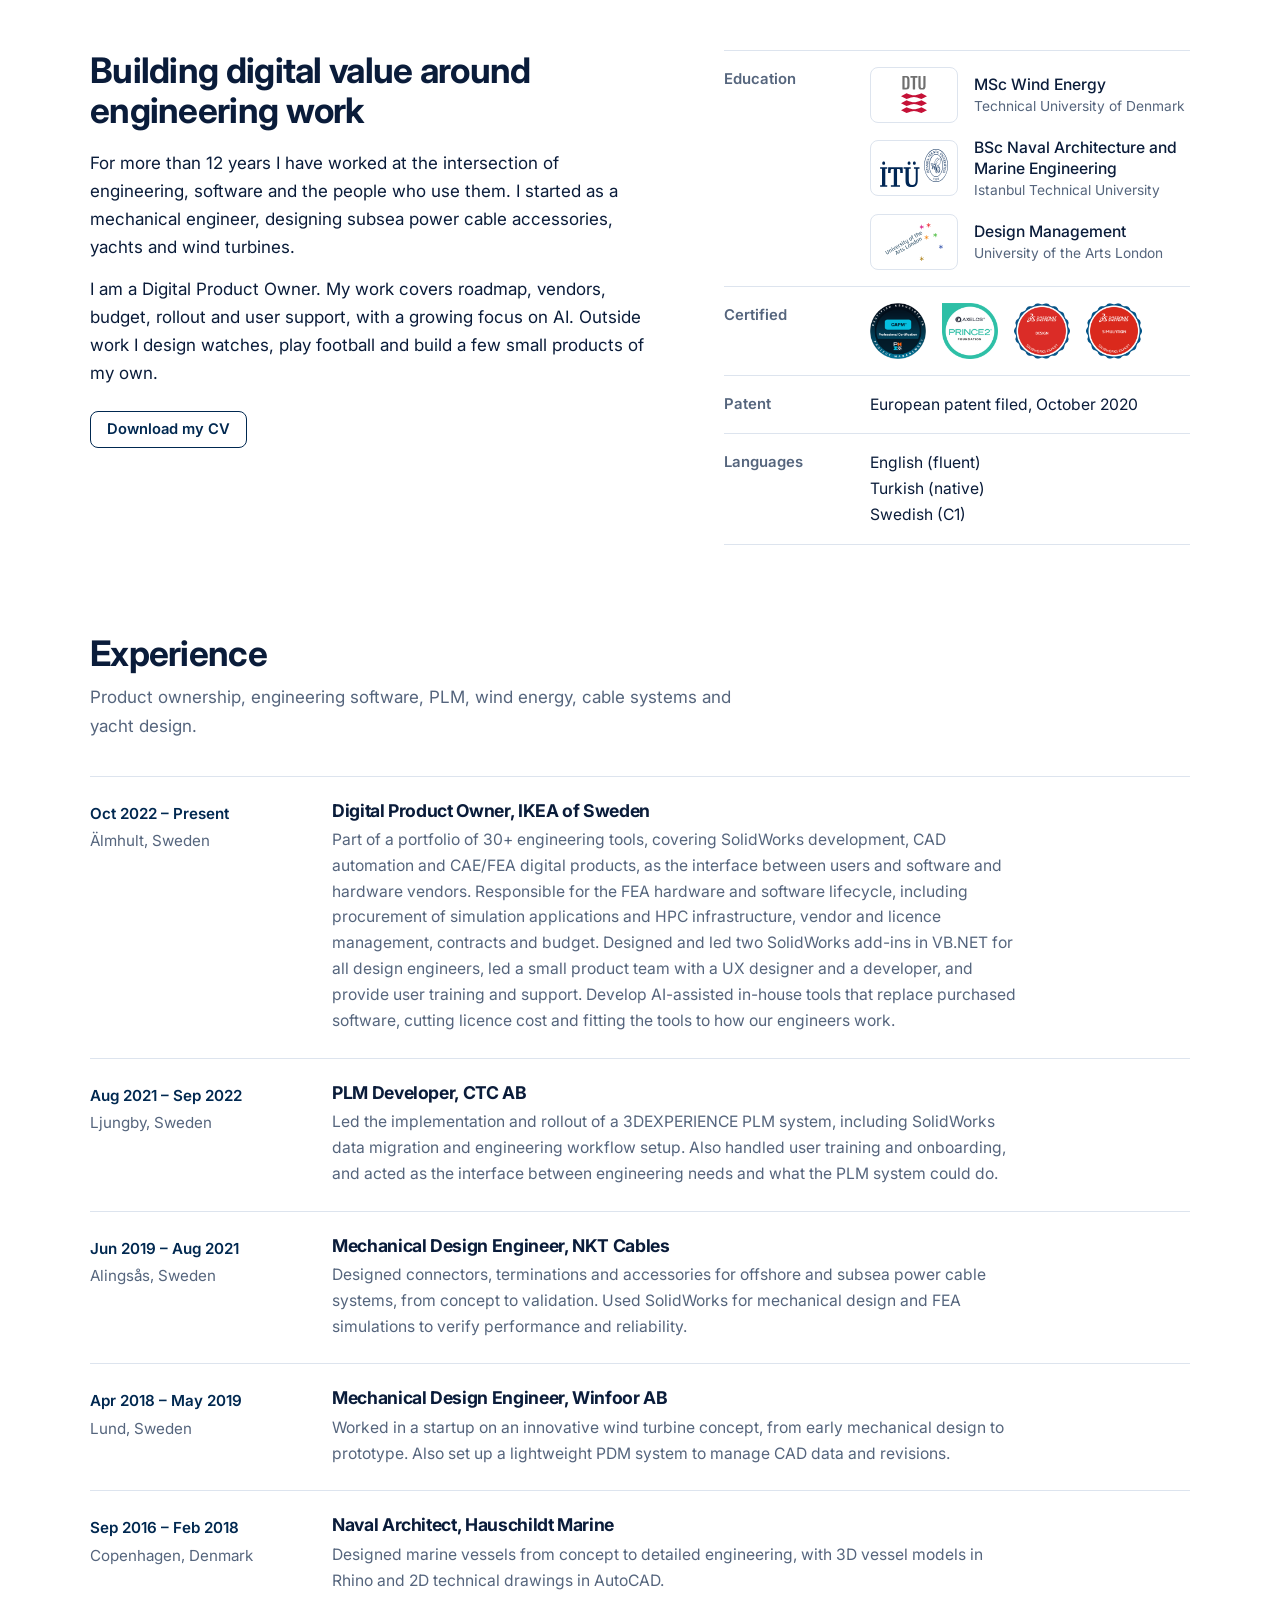
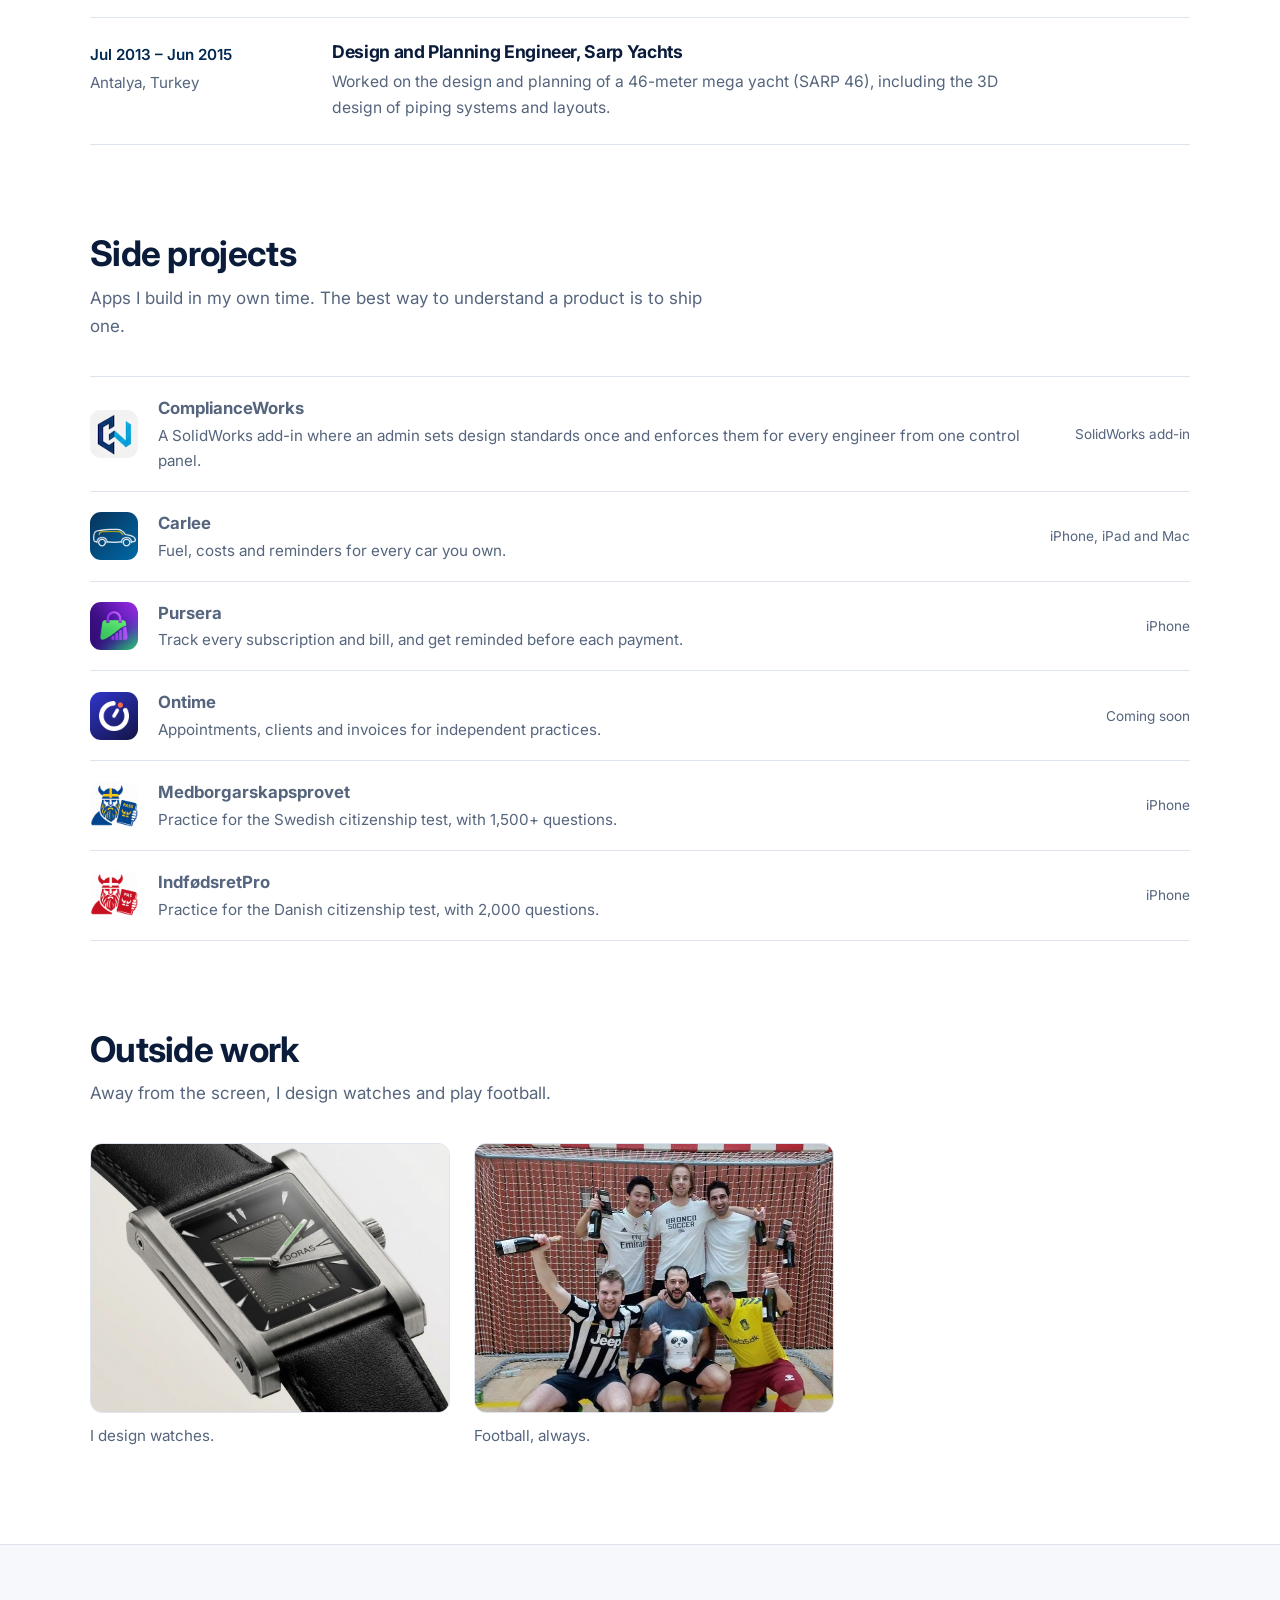
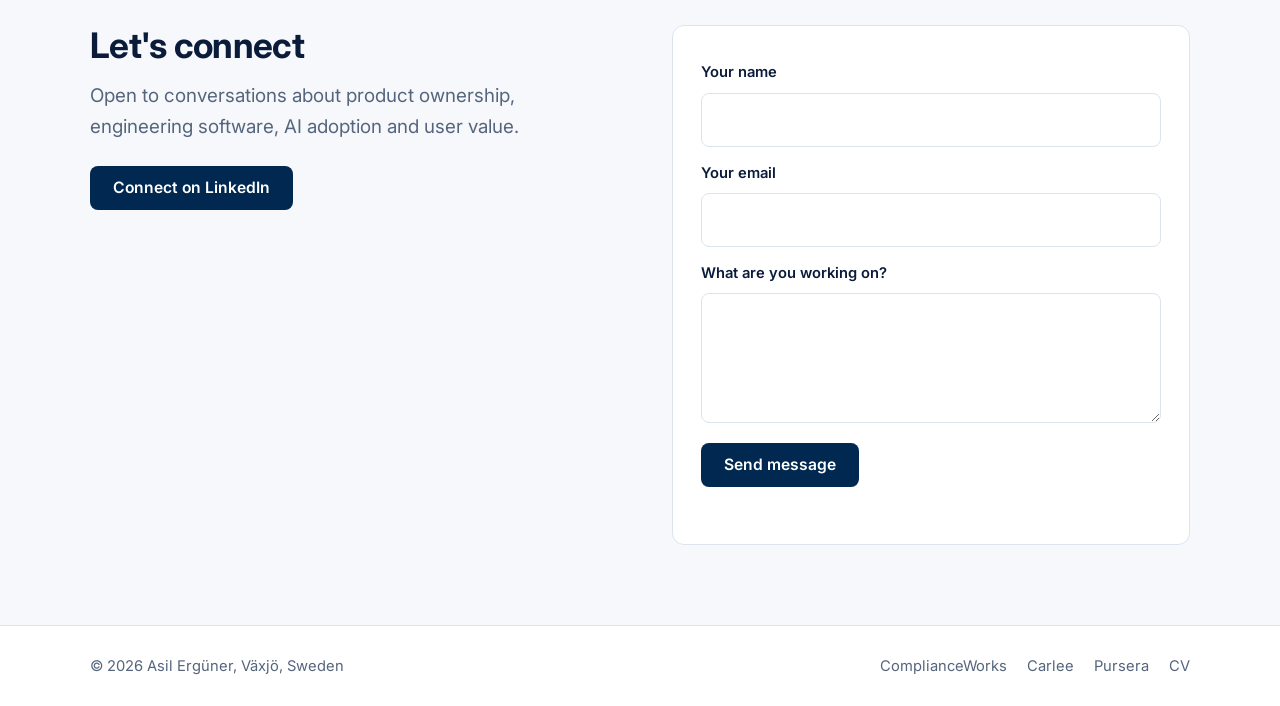
==== commit 4bf6d8a6: "Update logo colours and favicons; mention in-house AI tools in IKEA role Co-Authored-By: Claude Sonn" ====
--- a/index.html
+++ b/index.html
@@ -126,7 +126,7 @@
       <p>Product ownership, engineering software, PLM, wind energy, cable systems and yacht design.</p>
     </div>
     <ul class="xp" data-reveal>
-      <li><div class="when">Oct 2022 – Present<span>Älmhult, Sweden</span></div><div><h3>Digital Product Owner, IKEA of Sweden</h3><p>Part of a portfolio of 30+ engineering tools, covering SolidWorks development, CAD automation and CAE/FEA digital products, as the interface between users and software and hardware vendors. Responsible for the FEA hardware and software lifecycle, including procurement of simulation applications and HPC infrastructure, vendor and licence management, contracts and budget. Designed and led two SolidWorks add-ins in VB.NET for all design engineers, led a small product team with a UX designer and a developer, and provide user training and support.</p></div></li>
+      <li><div class="when">Oct 2022 – Present<span>Älmhult, Sweden</span></div><div><h3>Digital Product Owner, IKEA of Sweden</h3><p>Part of a portfolio of 30+ engineering tools, covering SolidWorks development, CAD automation and CAE/FEA digital products, as the interface between users and software and hardware vendors. Responsible for the FEA hardware and software lifecycle, including procurement of simulation applications and HPC infrastructure, vendor and licence management, contracts and budget. Designed and led two SolidWorks add-ins in VB.NET for all design engineers, led a small product team with a UX designer and a developer, and provide user training and support. Develop AI-assisted in-house tools that replace purchased software, cutting licence cost and fitting the tools to how our engineers work.</p></div></li>
       <li><div class="when">Aug 2021 – Sep 2022<span>Ljungby, Sweden</span></div><div><h3>PLM Developer, CTC AB</h3><p>Led the implementation and rollout of a 3DEXPERIENCE PLM system, including SolidWorks data migration and engineering workflow setup. Also handled user training and onboarding, and acted as the interface between engineering needs and what the PLM system could do.</p></div></li>
       <li><div class="when">Jun 2019 – Aug 2021<span>Alingsås, Sweden</span></div><div><h3>Mechanical Design Engineer, NKT Cables</h3><p>Designed connectors, terminations and accessories for offshore and subsea power cable systems, from concept to validation. Used SolidWorks for mechanical design and FEA simulations to verify performance and reliability.</p></div></li>
       <li><div class="when">Apr 2018 – May 2019<span>Lund, Sweden</span></div><div><h3>Mechanical Design Engineer, Winfoor AB</h3><p>Worked in a startup on an innovative wind turbine concept, from early mechanical design to prototype. Also set up a lightweight PDM system to manage CAD data and revisions.</p></div></li>
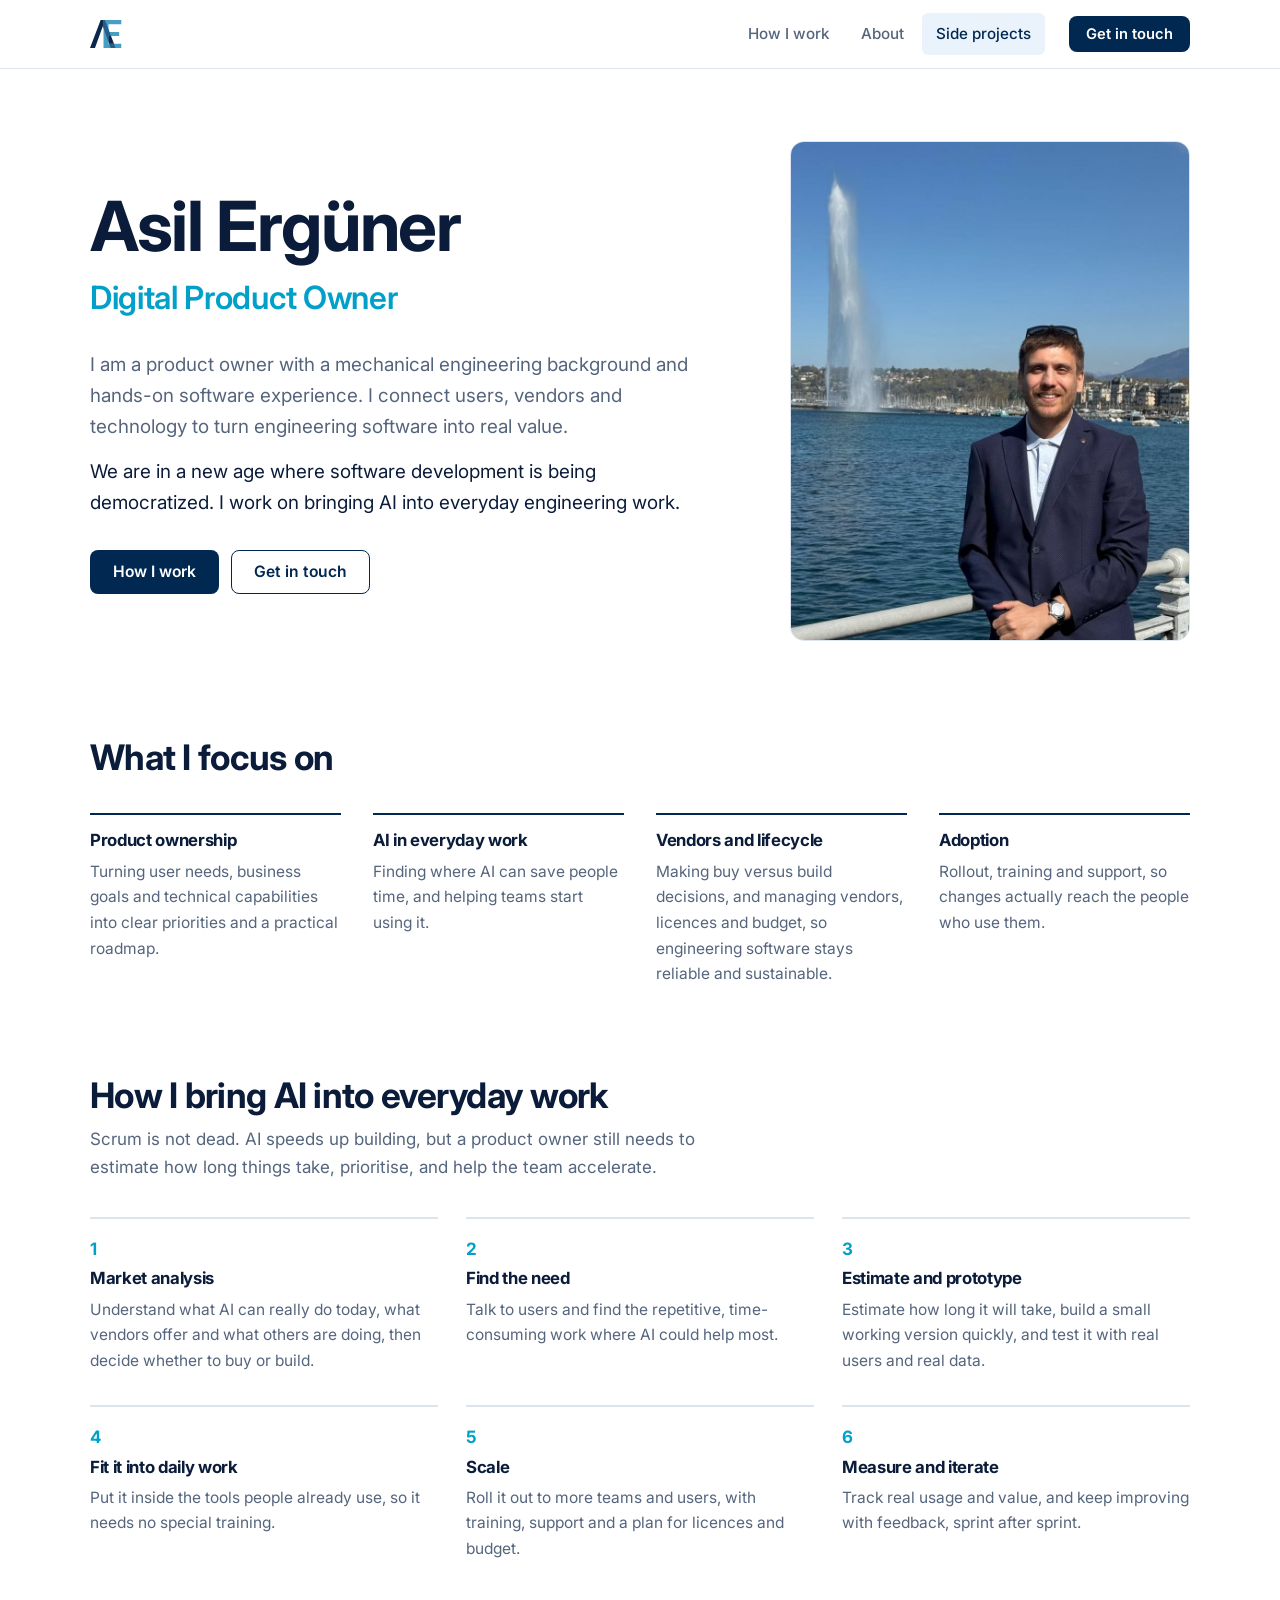
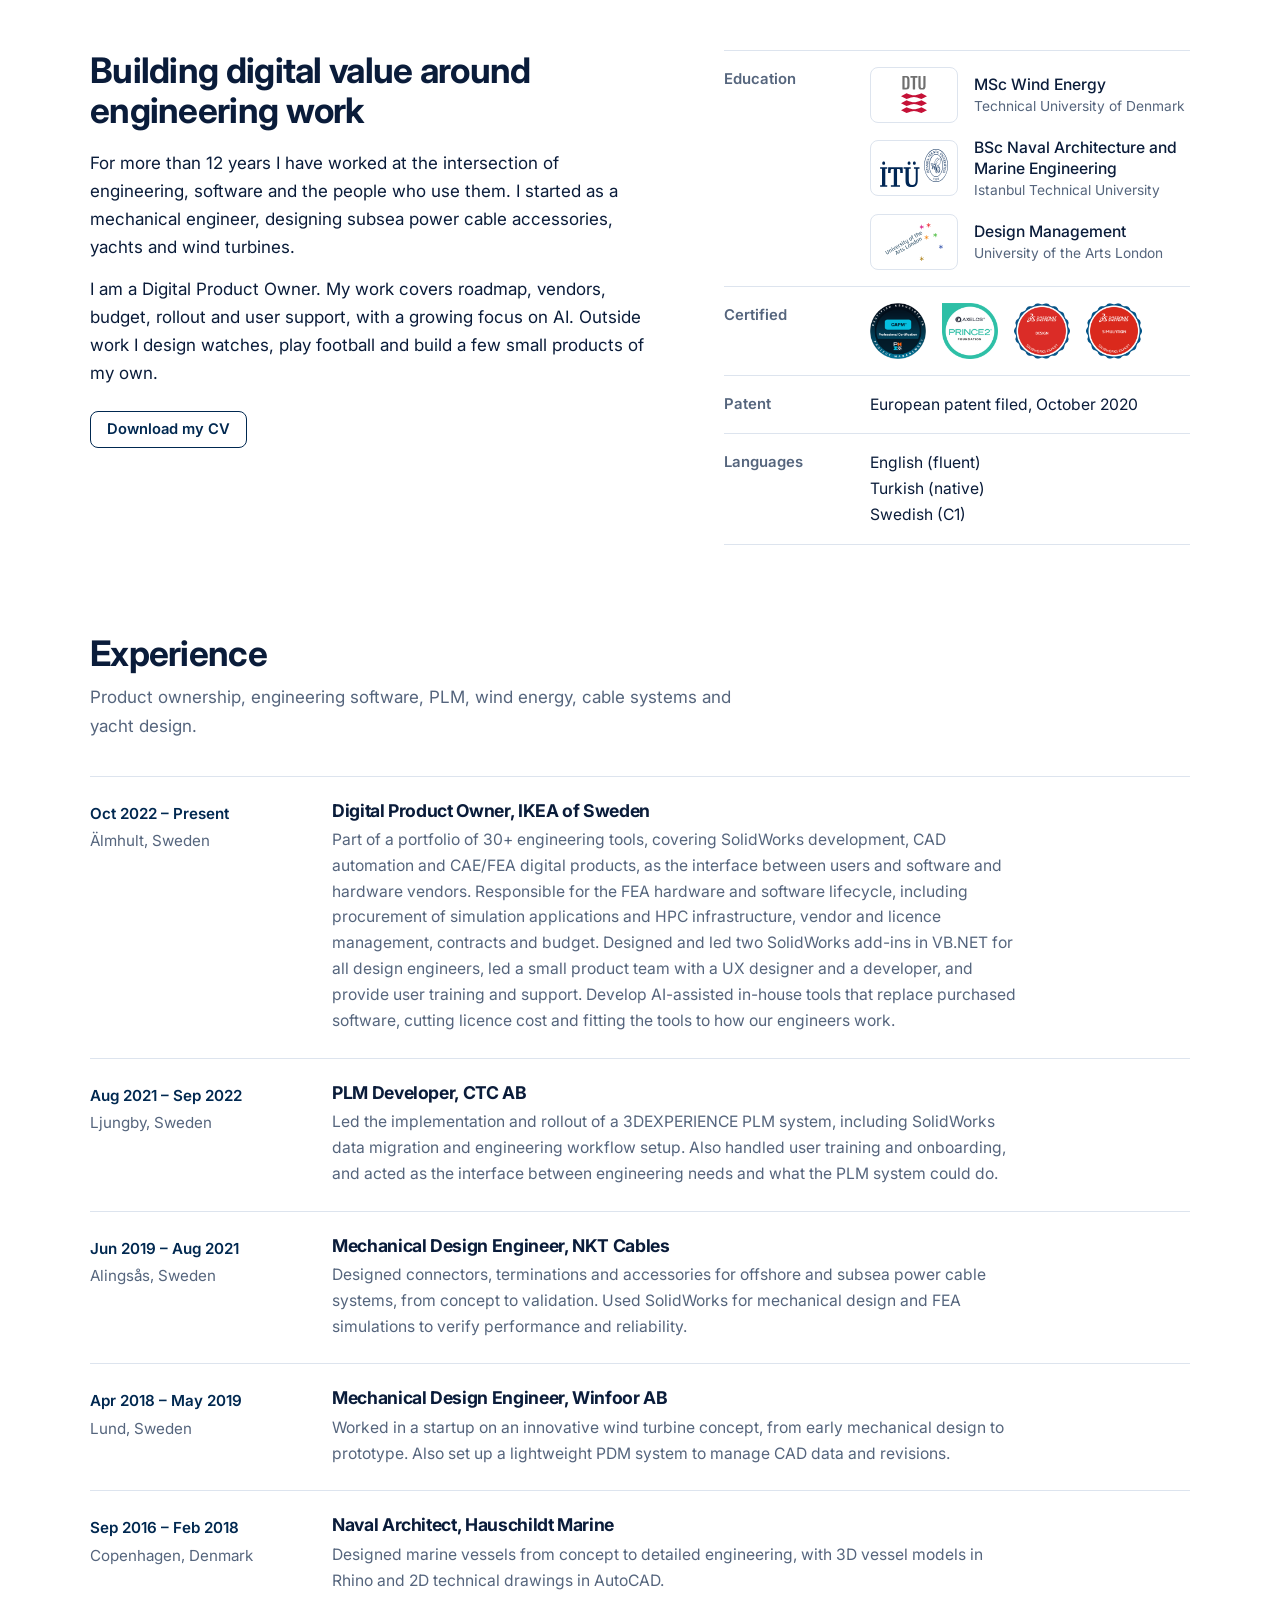
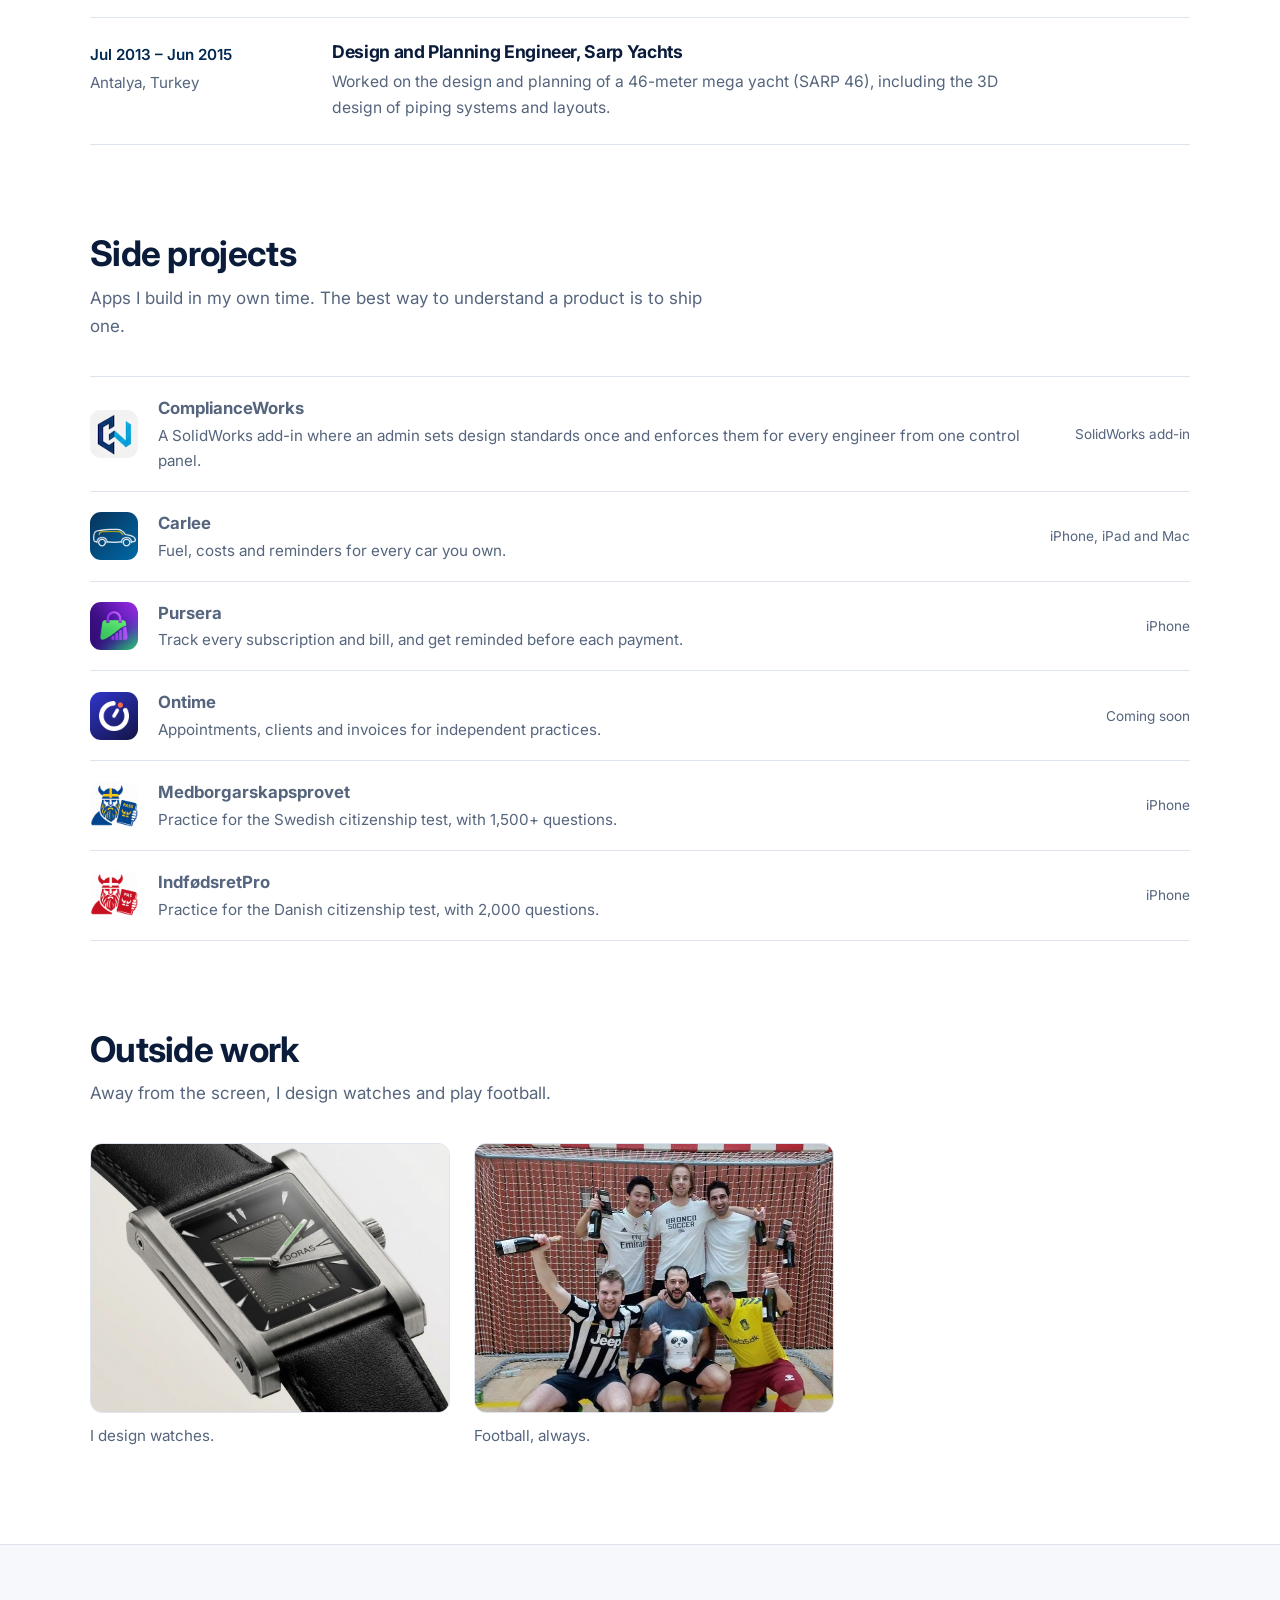
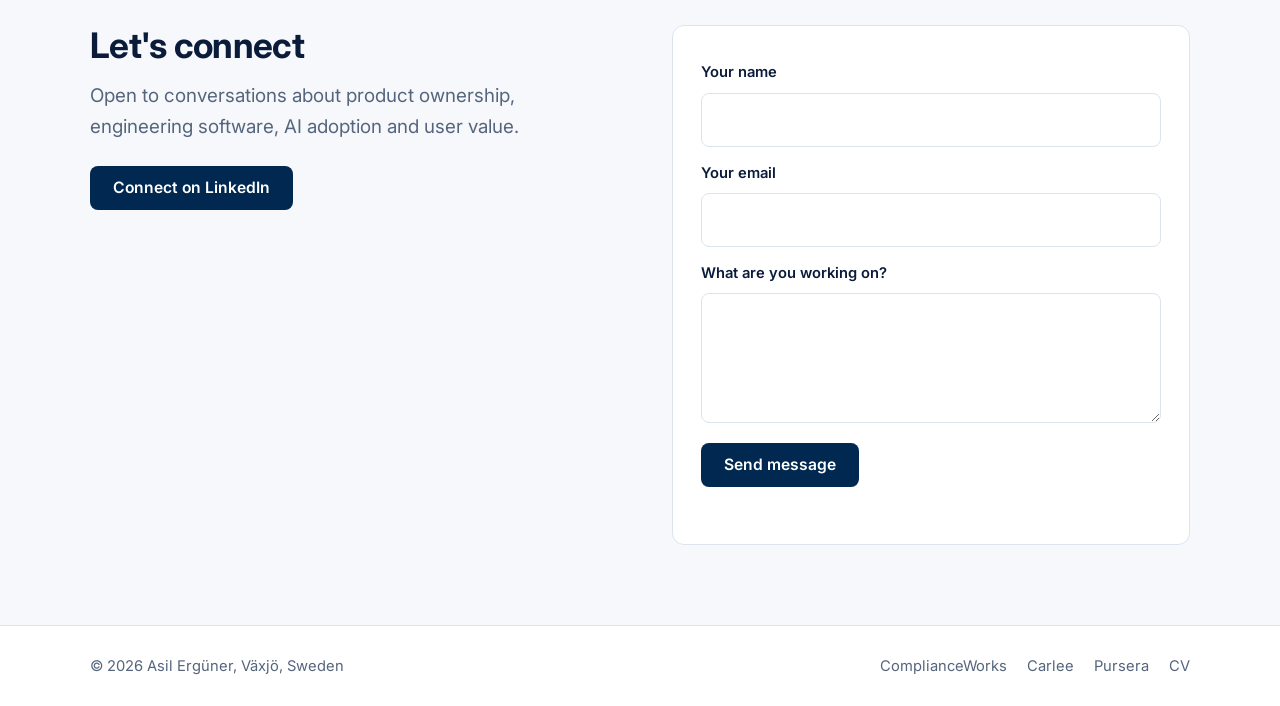
==== commit f6ea4f83: "Put name in hero heading, role as subtitle Co-Authored-By: Claude Sonnet 5.5 <noreply@anthropic.com>" ====
--- a/index.html
+++ b/index.html
@@ -48,7 +48,8 @@
 <section class="hero">
   <div class="wrap hero-grid">
     <div class="intro">
-      <h1>Digital Product Owner</h1>
+      <h1>Asil Ergüner</h1>
+      <p class="role">Digital Product Owner</p>
       <p class="lead">I am a product owner with a mechanical engineering background and hands-on software experience. I connect users, vendors and technology to turn engineering software into real value.</p>
       <p class="lead lead2">We are in a new age where software development is being democratized. I work on bringing AI into everyday engineering work.</p>
       <div class="cta">
--- a/home.css
+++ b/home.css
@@ -46,7 +46,7 @@
 /* hero */
 .hero{padding:72px 0 0}
 .hero-grid{display:grid;grid-template-columns:1.2fr .8fr;gap:64px;align-items:center}
-.hero h1{font-size:clamp(2.6rem,5.4vw,4.4rem);line-height:1.1;margin-bottom:22px;max-width:17em}
+.hero h1{font-size:clamp(2.6rem,5.4vw,4.4rem);line-height:1.1;margin-bottom:8px;max-width:17em}
 .lead{font-size:1.18rem;color:var(--muted);max-width:34em}
 .cta{display:flex;flex-wrap:wrap;gap:12px;margin-top:32px}
 .portrait{display:block;width:100%;height:auto;max-width:400px;margin-left:auto;aspect-ratio:4/5;object-fit:cover;object-position:68% 50%;border-radius:14px;border:1px solid var(--line)}
@@ -167,3 +167,5 @@
 .edu .what{font-weight:500;font-size:.98rem;line-height:1.35}
 .edu small{display:block;font-weight:400;color:var(--muted);font-size:.86rem;margin-top:2px}
 .badges img{width:56px;height:56px}
+
+.hero .role{font-size:clamp(1.4rem,2.6vw,2rem);font-weight:600;color:var(--cyan);margin:0 0 24px;letter-spacing:-.01em}
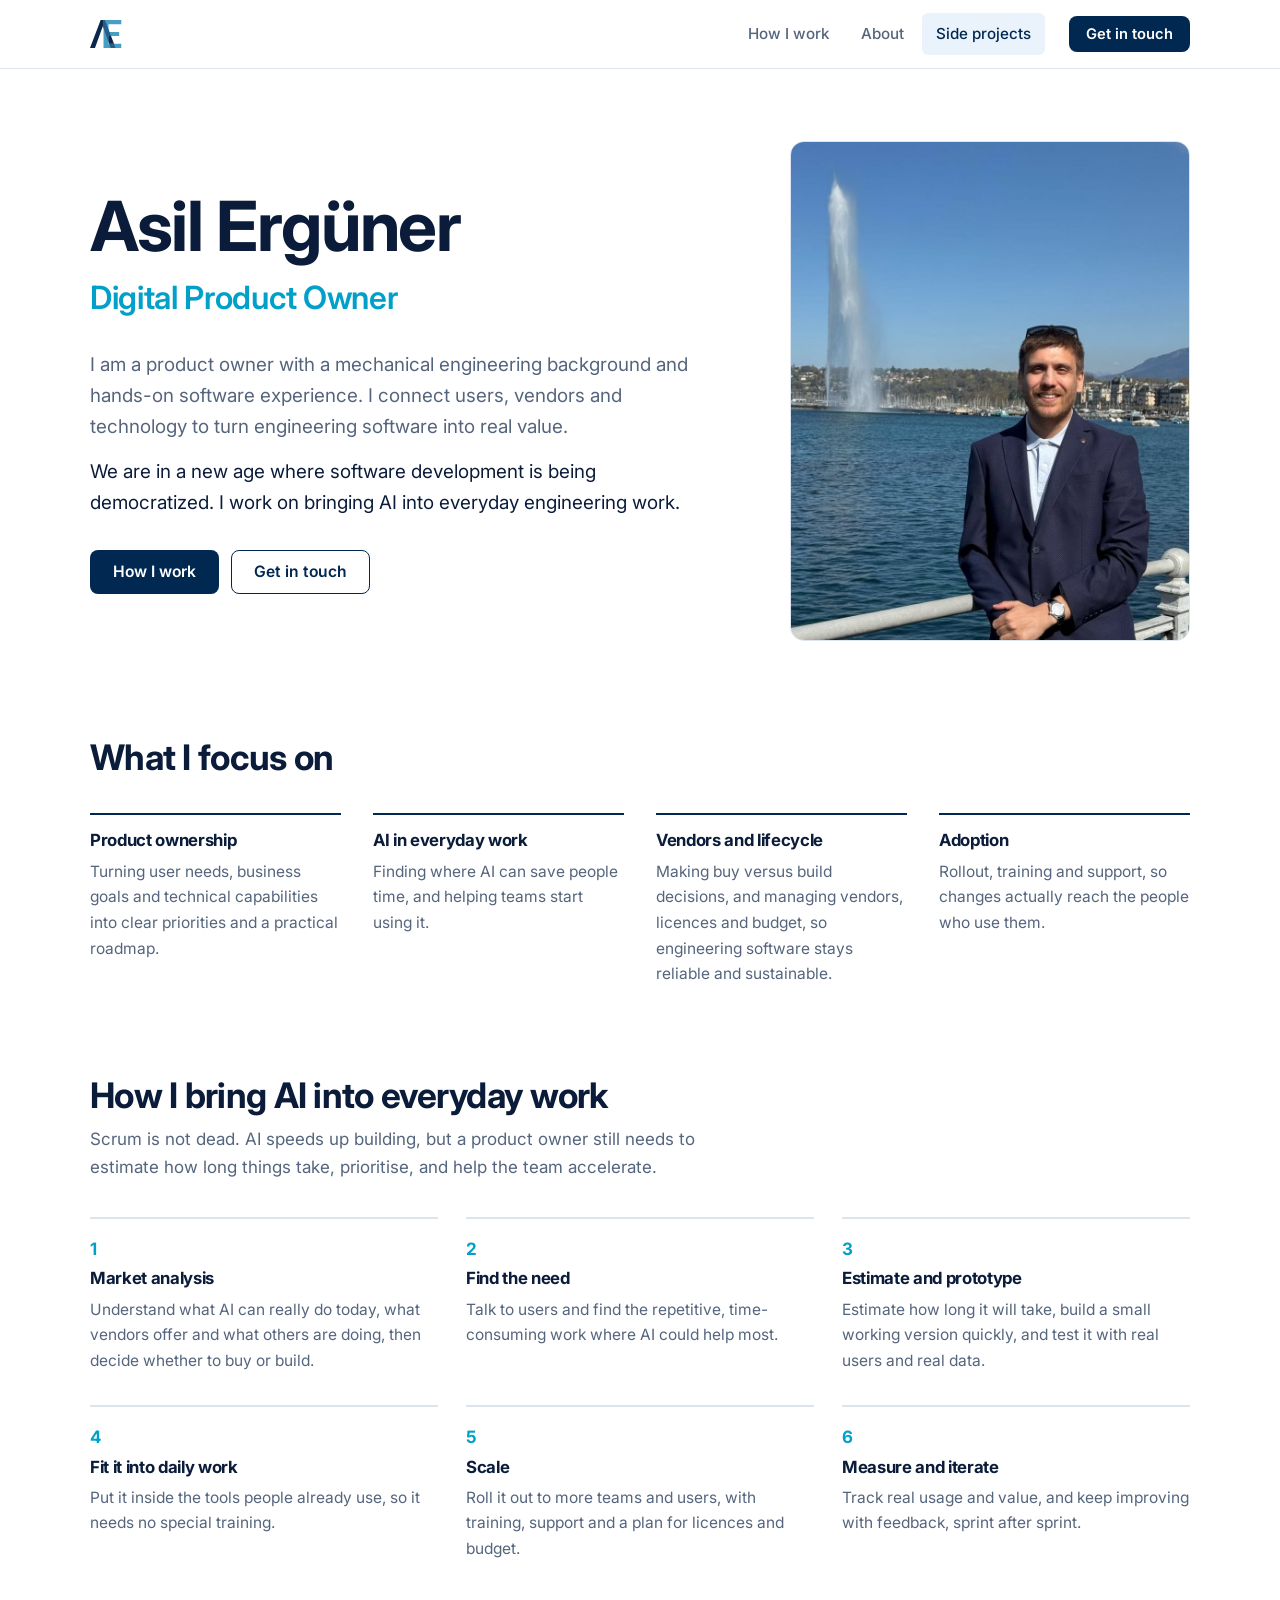
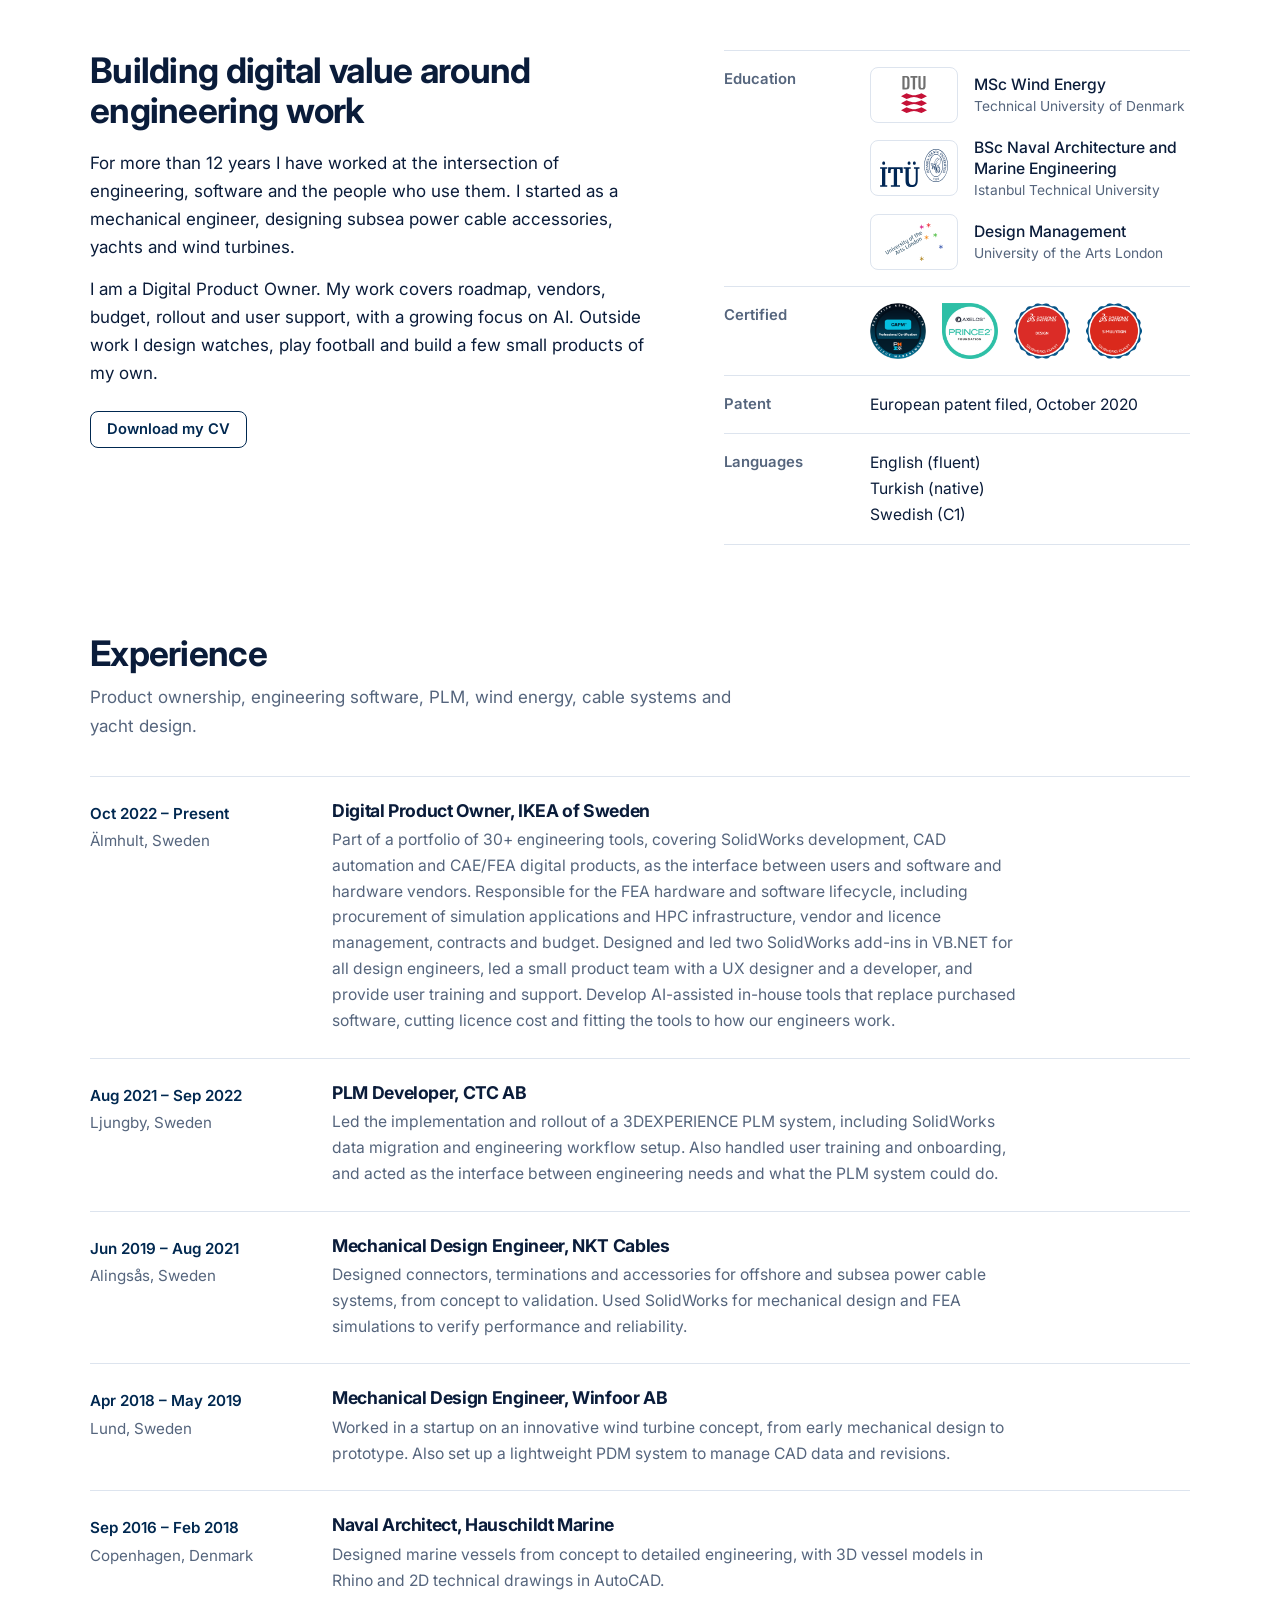
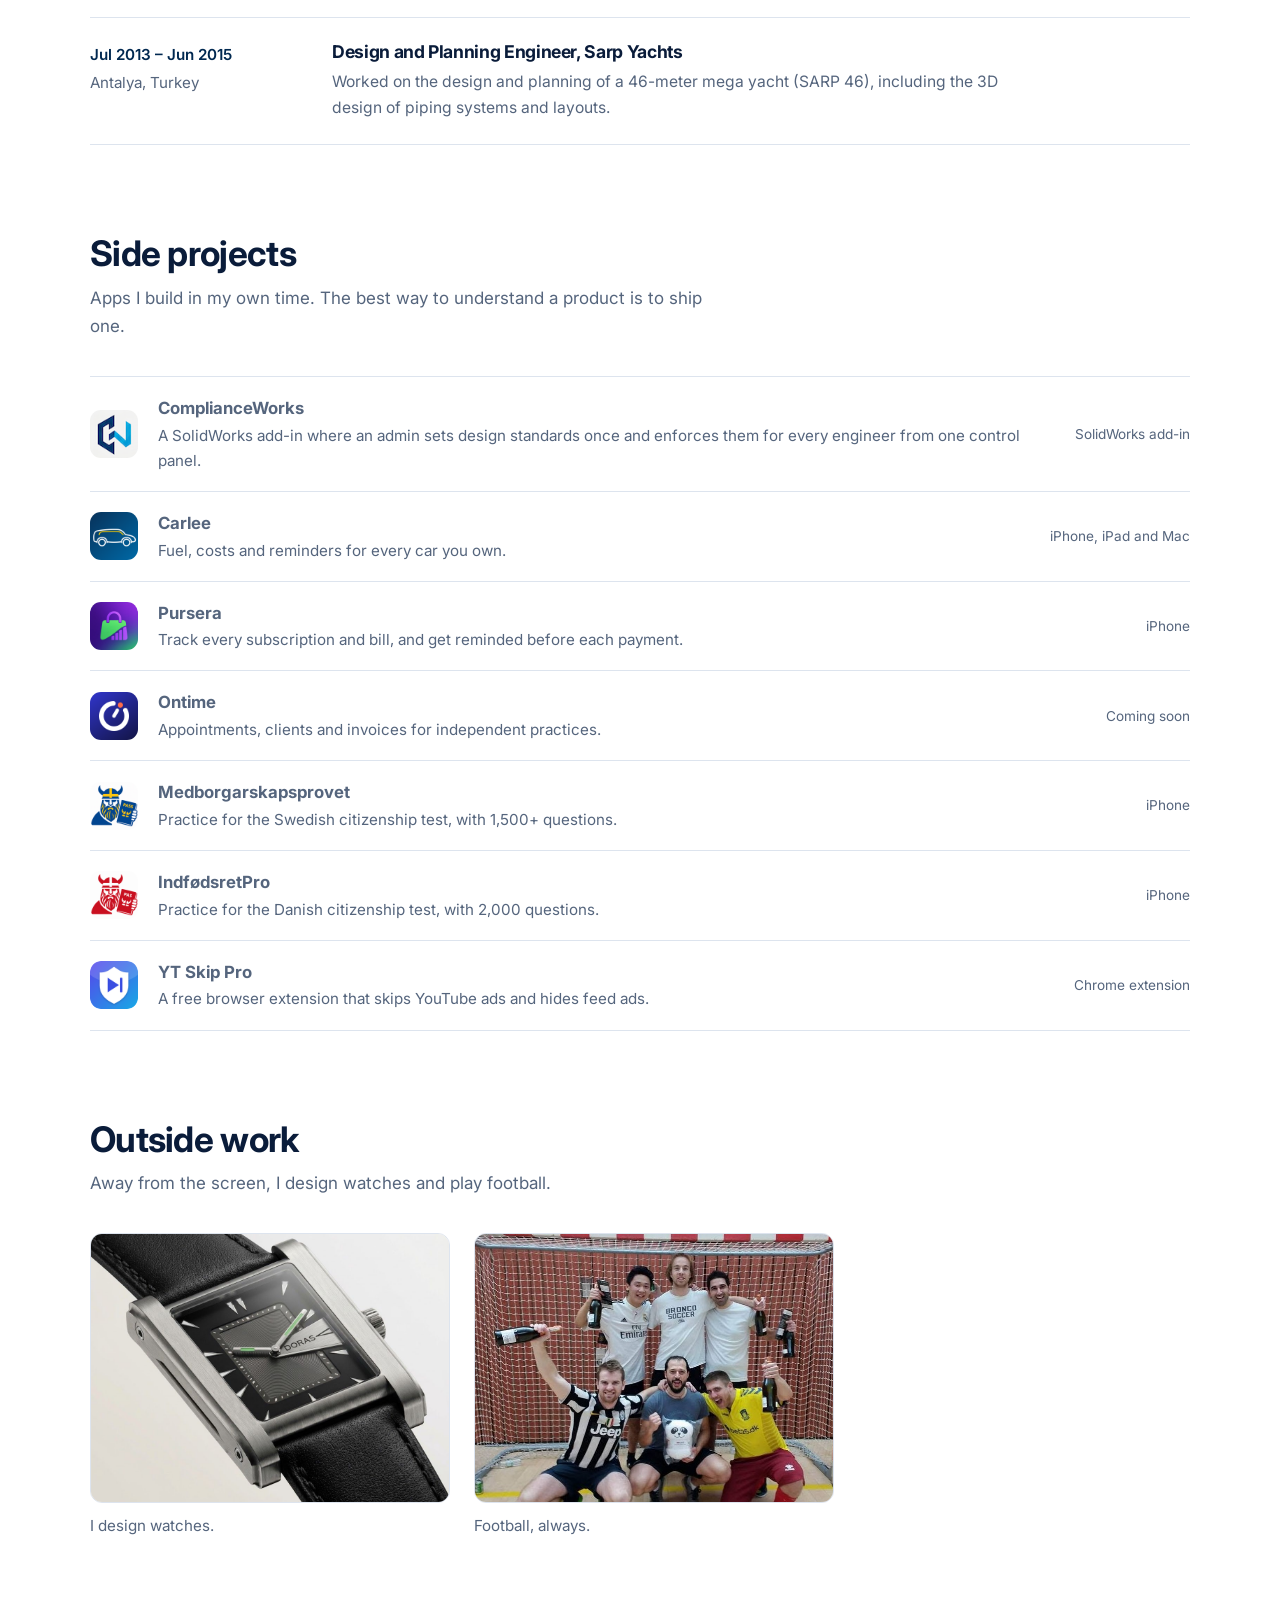
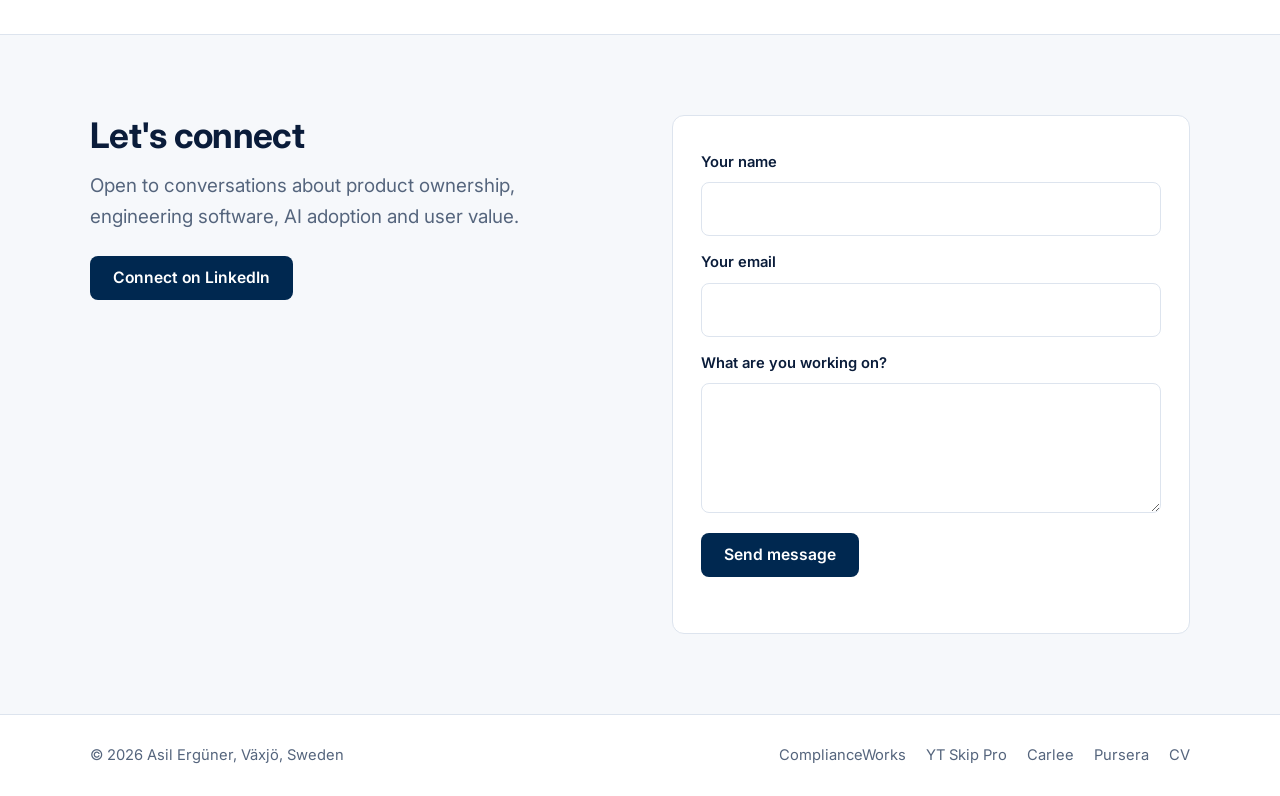
==== commit a80ae9f2: "Add YT Skip Pro page with free download and install steps Co-Authored-By: Claude Sonnet 5.5 <noreply" ====
--- a/index.html
+++ b/index.html
@@ -150,6 +150,7 @@
       <li><a href="ontime/"><img src="assets/apps/ontime-icon.png" alt="" width="48" height="48"><span><b>Ontime</b>Appointments, clients and invoices for independent practices.</span><em>Coming soon</em></a></li>
       <li><a href="https://medborgarskapsprovet.app/" target="_blank" rel="noopener"><img src="assets/apps/medborgarskapsprovet.jpg" alt="" width="48" height="48"><span><b>Medborgarskapsprovet</b>Practice for the Swedish citizenship test, with 1,500+ questions.</span><em>iPhone</em></a></li>
       <li><a href="https://apps.apple.com/us/app/indf%C3%B8dsretpro/id6761862754" target="_blank" rel="noopener"><img src="assets/apps/indfodsretpro.jpg" alt="" width="48" height="48"><span><b>IndfødsretPro</b>Practice for the Danish citizenship test, with 2,000 questions.</span><em>iPhone</em></a></li>
+      <li><a href="yt-skip-pro.html"><img src="assets/apps/yt-skip-pro-icon.png" alt="" width="48" height="48"><span><b>YT Skip Pro</b>A free browser extension that skips YouTube ads and hides feed ads.</span><em>Chrome extension</em></a></li>
     </ul>
   </div>
 </section>
@@ -193,7 +194,7 @@
 <footer>
   <div class="wrap">
     <p>&copy; <span id="year"></span> Asil Ergüner, Växjö, Sweden</p>
-    <nav aria-label="Footer"><a href="complianceworks.html">ComplianceWorks</a><a href="carlee/">Carlee</a><a href="pursera/">Pursera</a><a href="assets/asil-erguner-cv.pdf" target="_blank" rel="noopener">CV</a></nav>
+    <nav aria-label="Footer"><a href="complianceworks.html">ComplianceWorks</a><a href="yt-skip-pro.html">YT Skip Pro</a><a href="carlee/">Carlee</a><a href="pursera/">Pursera</a><a href="assets/asil-erguner-cv.pdf" target="_blank" rel="noopener">CV</a></nav>
   </div>
 </footer>
 
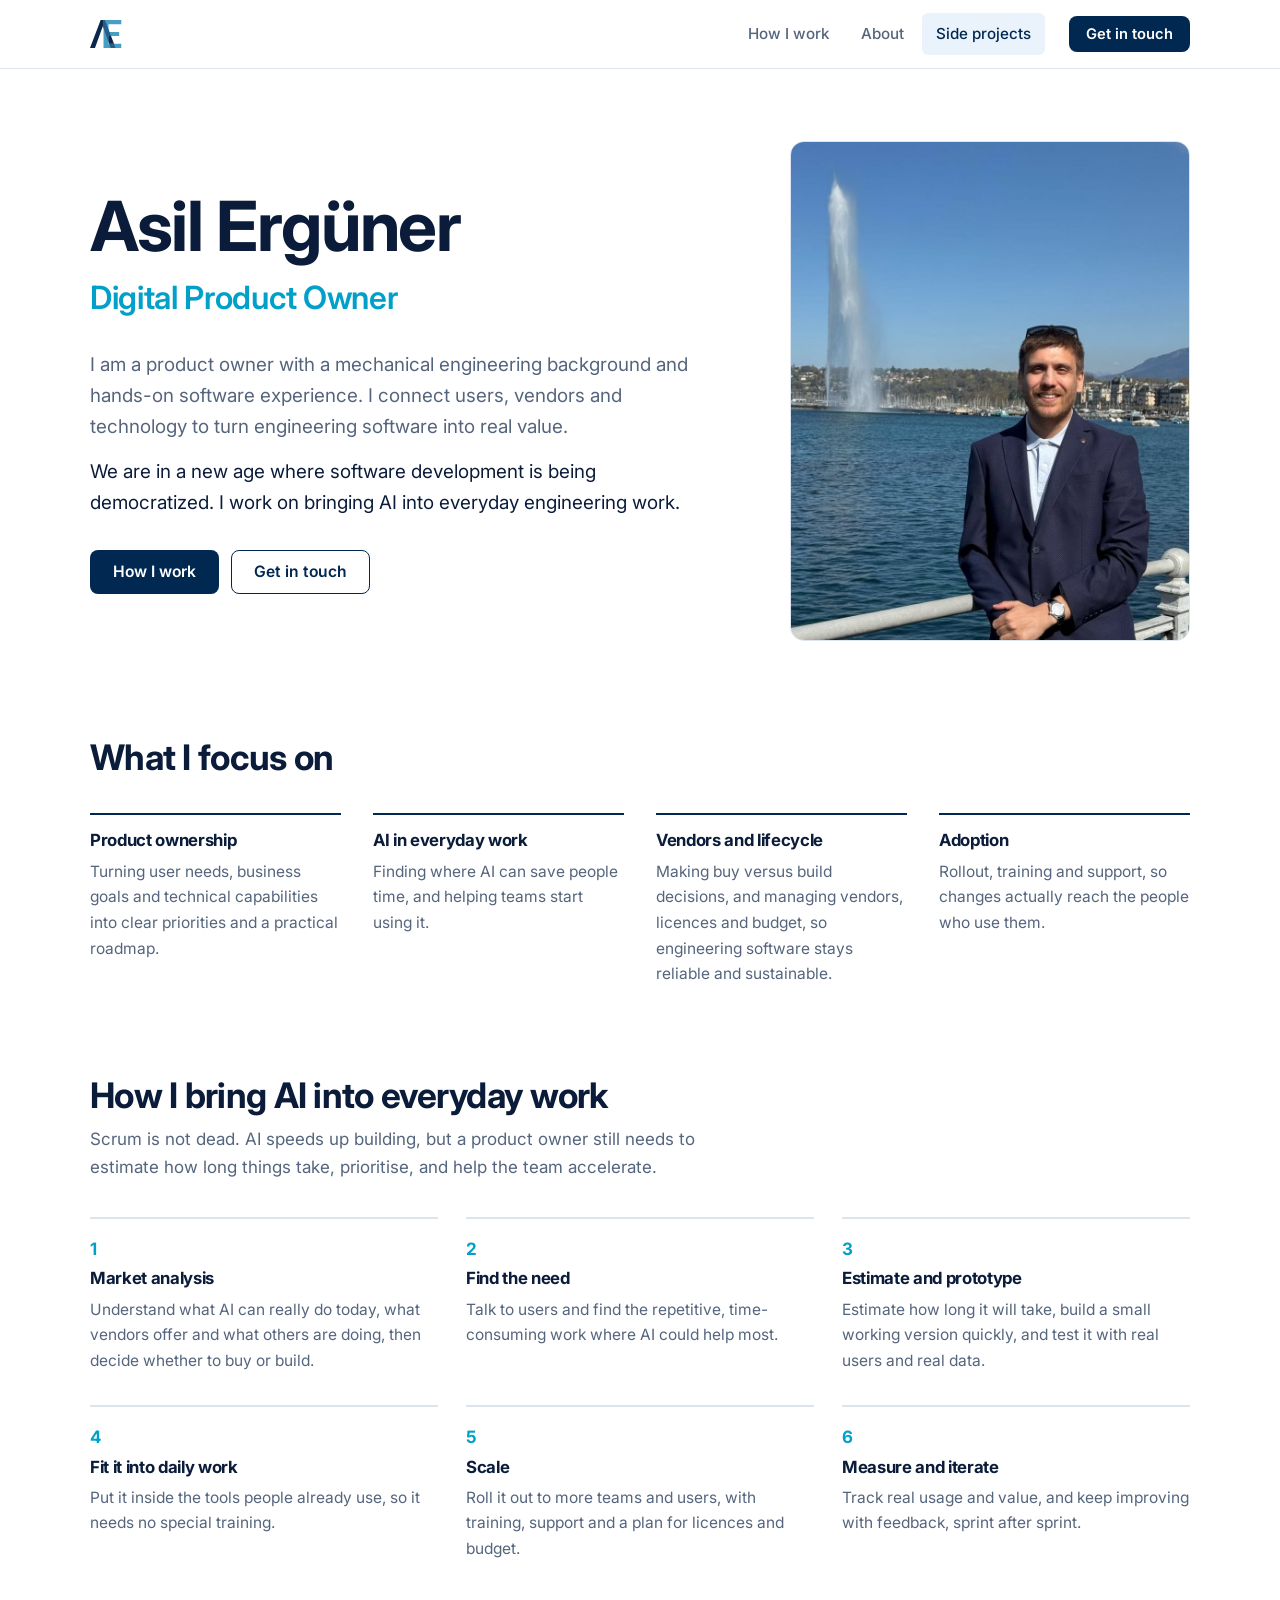
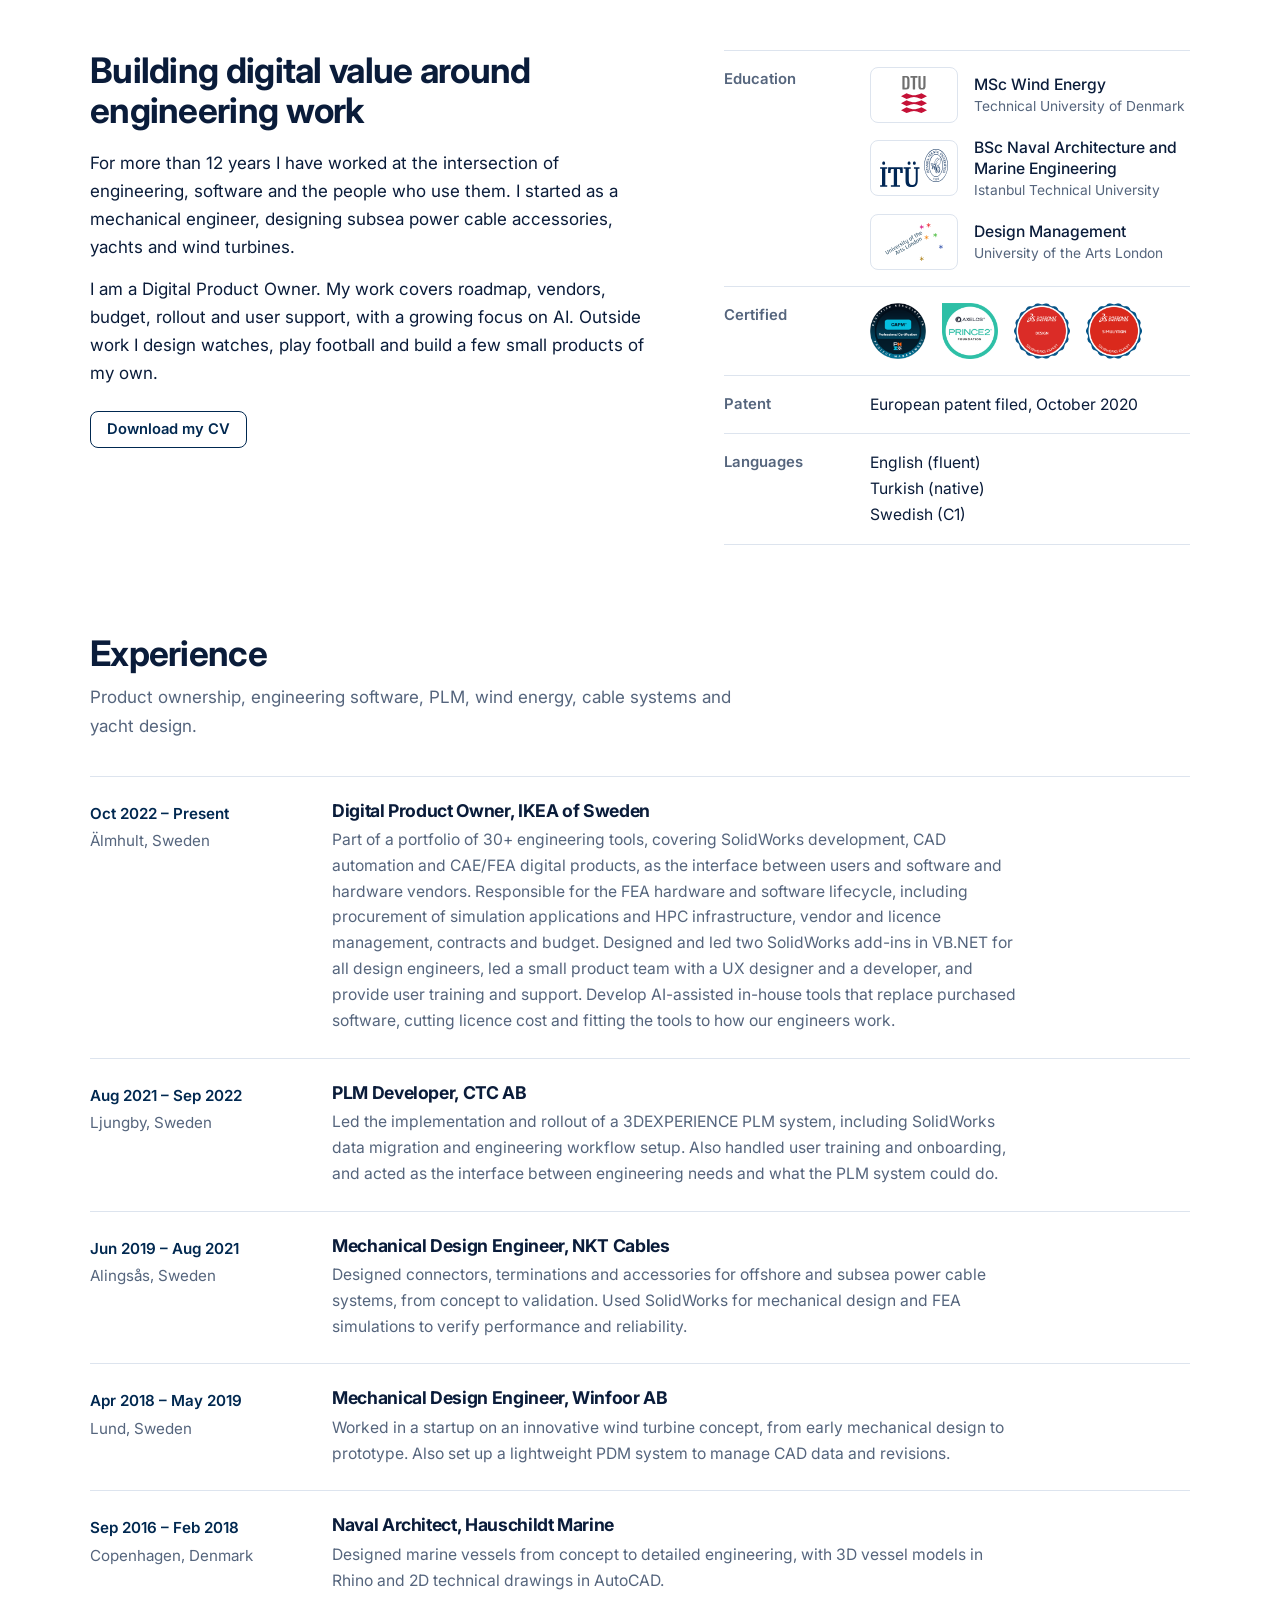
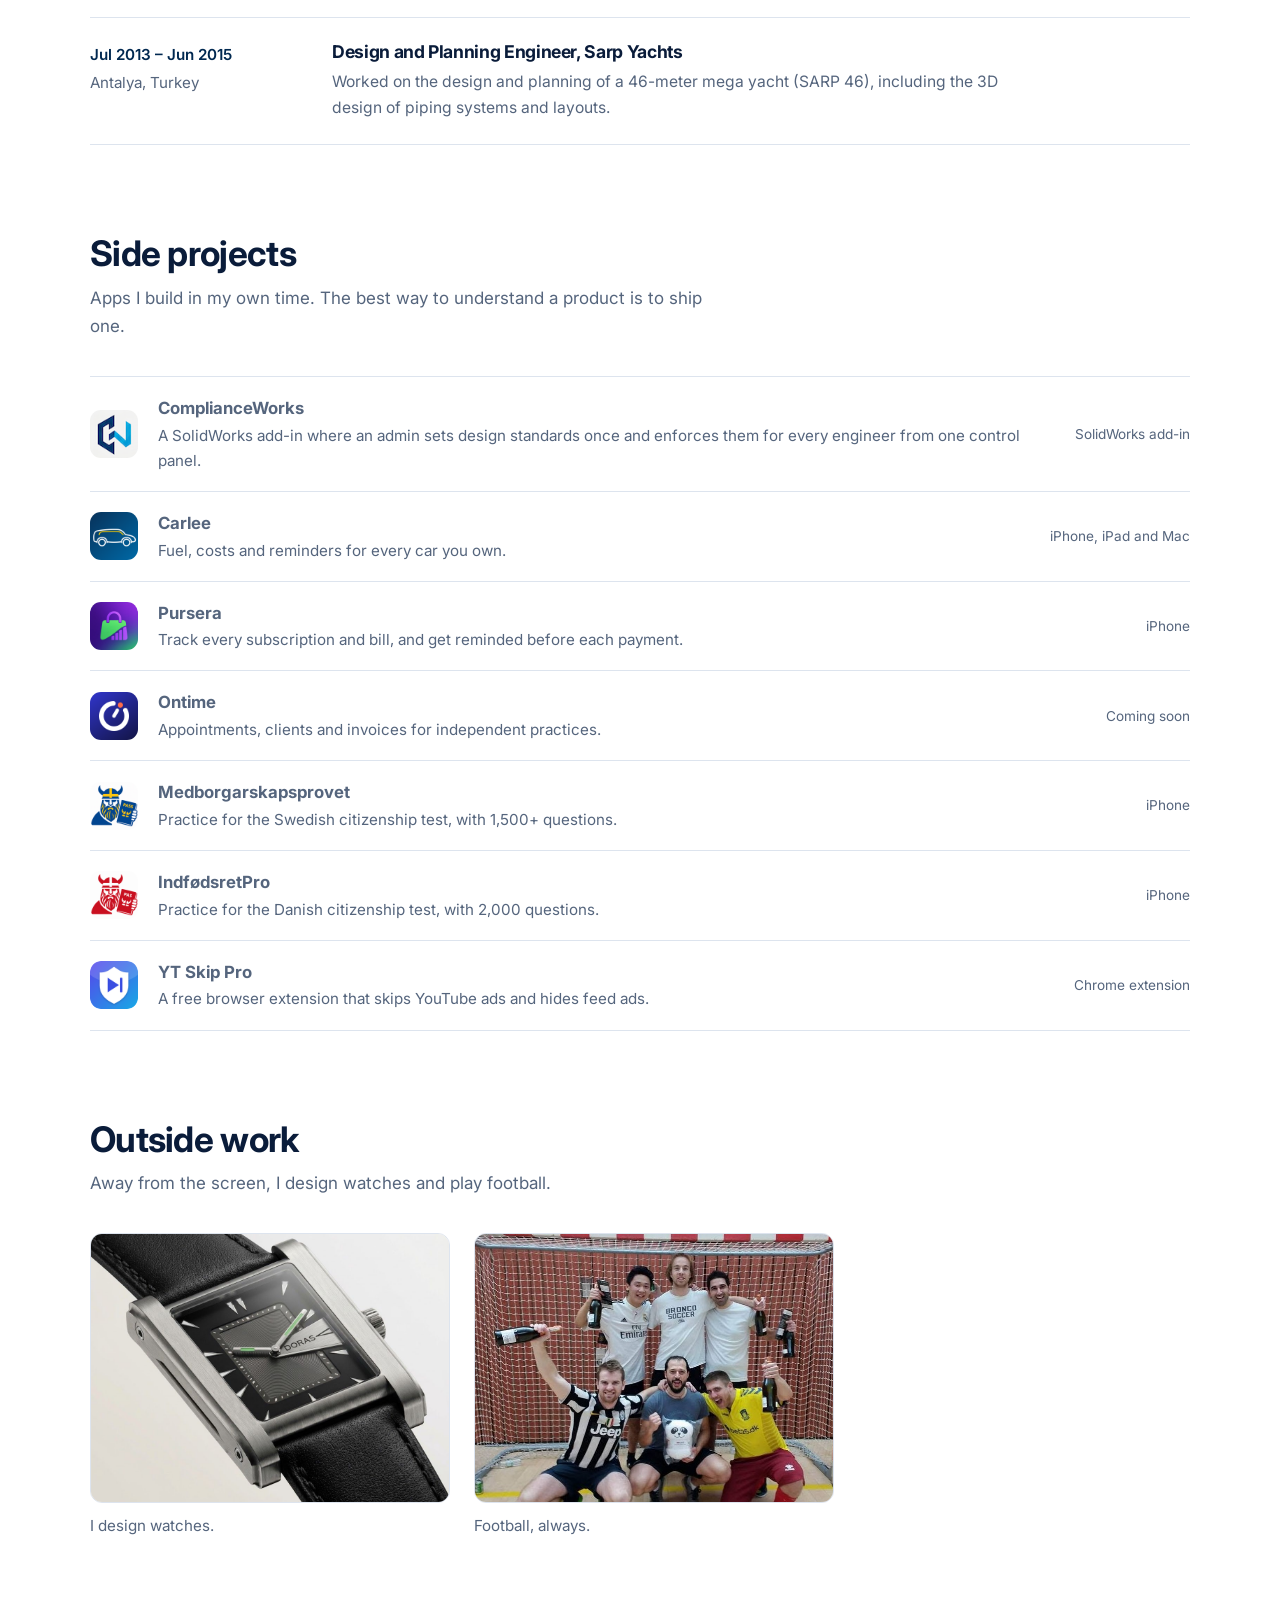
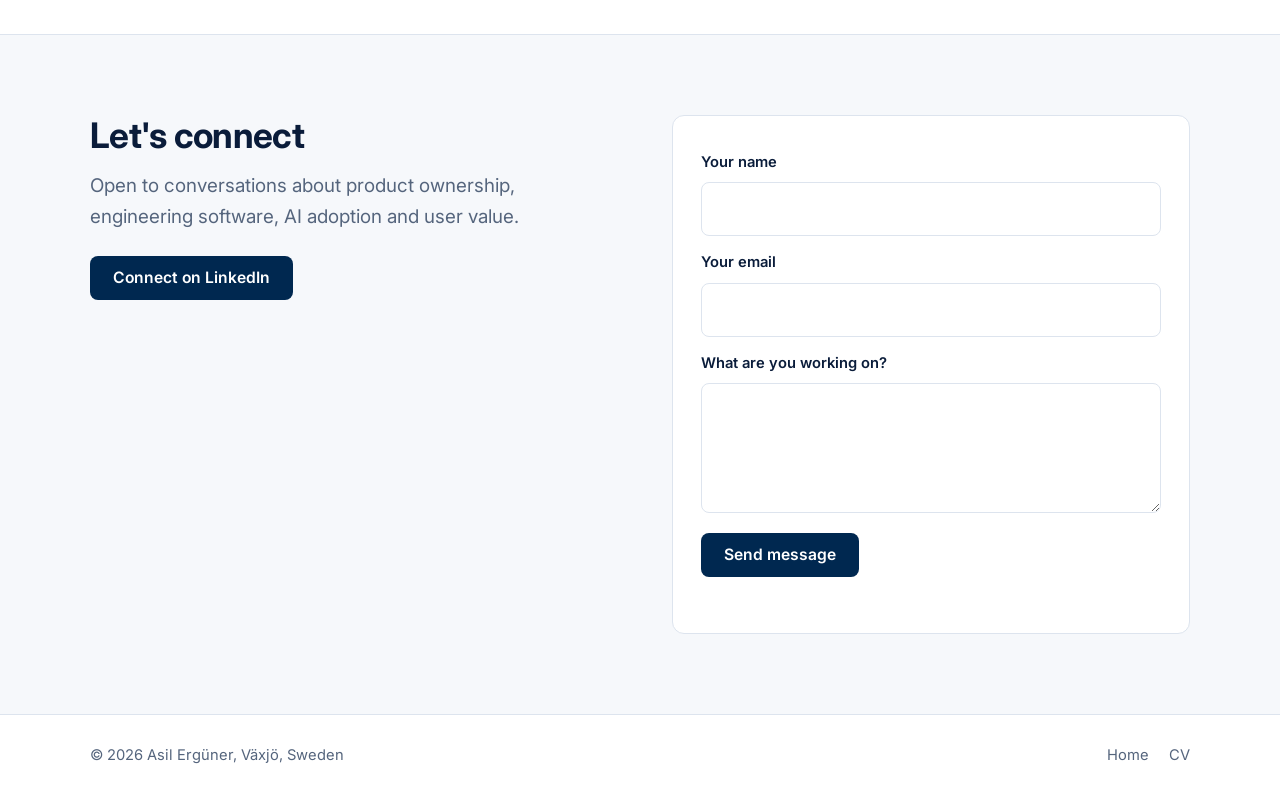
==== commit 94d83977: "Simplify footers to Home and CV Co-Authored-By: Claude Sonnet 5.5 <noreply@anthropic.com> Claude-Ses" ====
--- a/index.html
+++ b/index.html
@@ -194,7 +194,7 @@
 <footer>
   <div class="wrap">
     <p>&copy; <span id="year"></span> Asil Ergüner, Växjö, Sweden</p>
-    <nav aria-label="Footer"><a href="complianceworks.html">ComplianceWorks</a><a href="yt-skip-pro.html">YT Skip Pro</a><a href="carlee/">Carlee</a><a href="pursera/">Pursera</a><a href="assets/asil-erguner-cv.pdf" target="_blank" rel="noopener">CV</a></nav>
+    <nav aria-label="Footer"><a href="index.html">Home</a><a href="assets/asil-erguner-cv.pdf" target="_blank" rel="noopener">CV</a></nav>
   </div>
 </footer>
 
